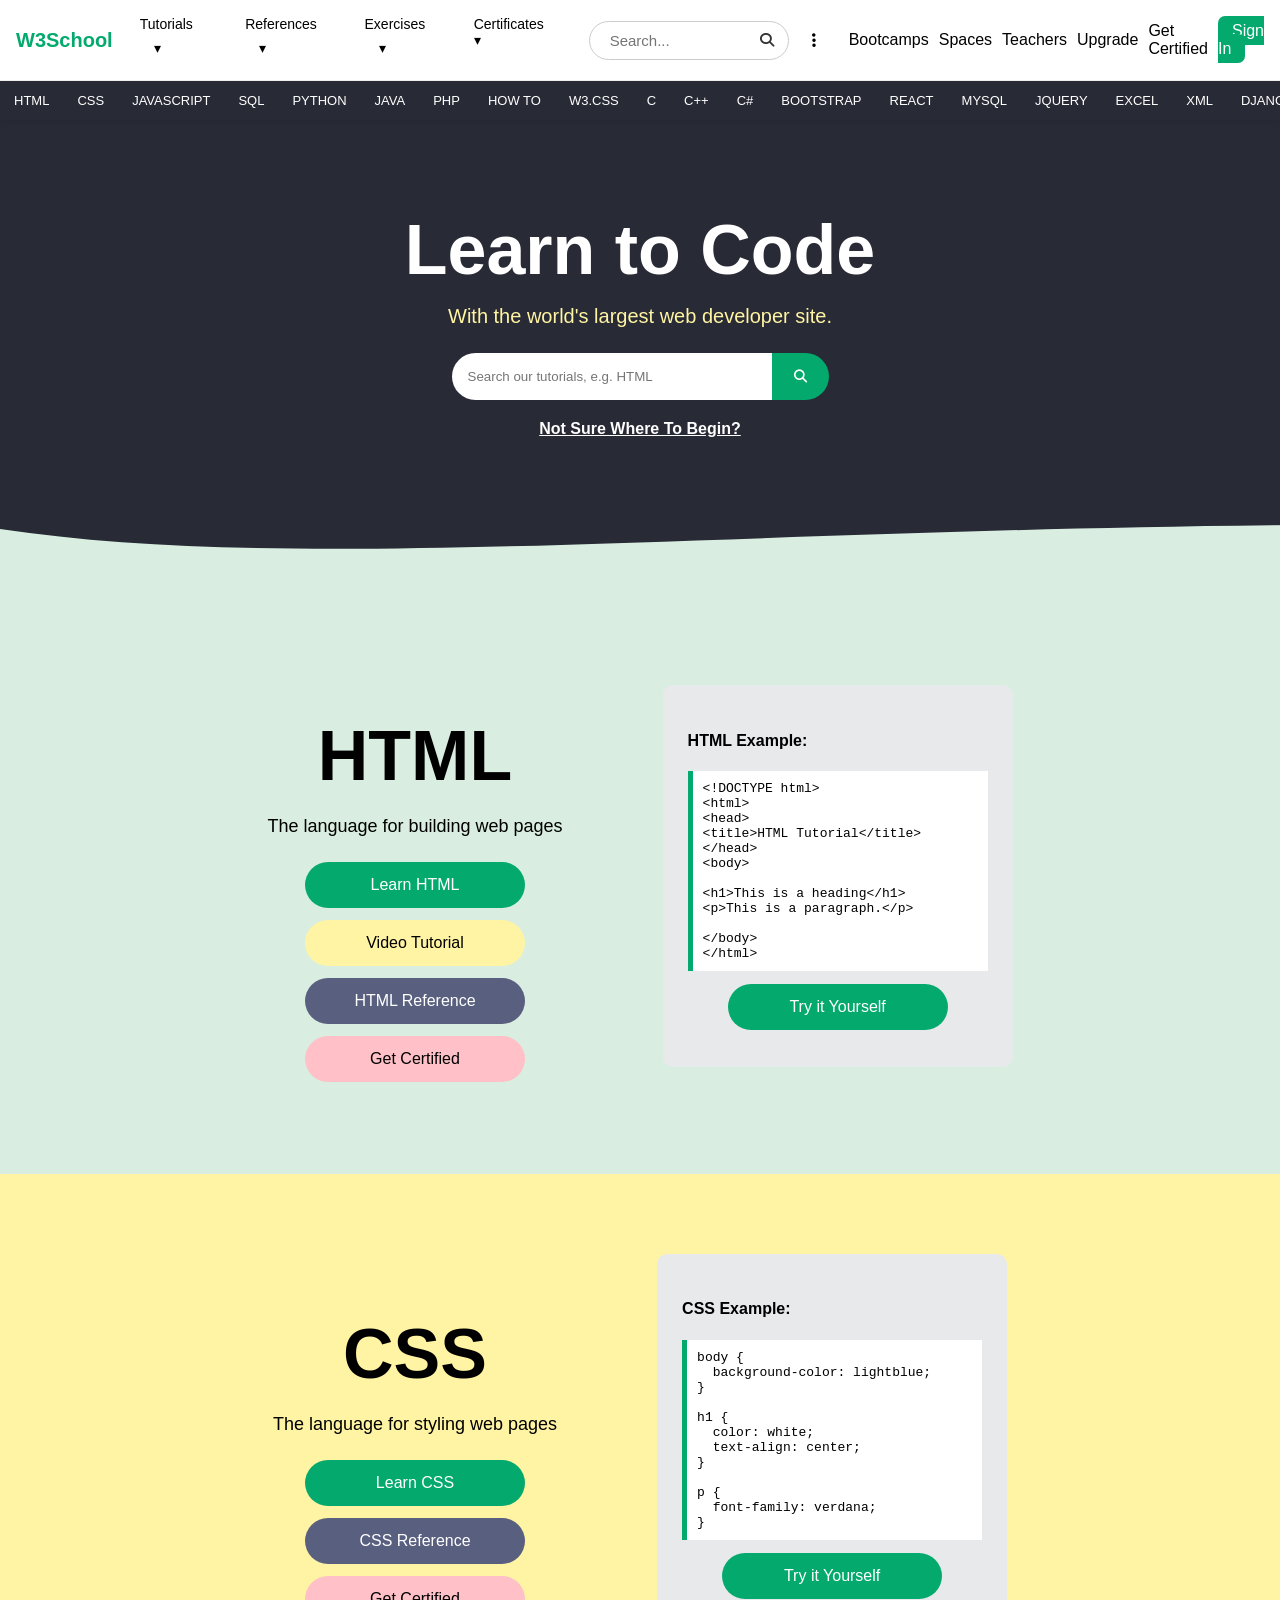
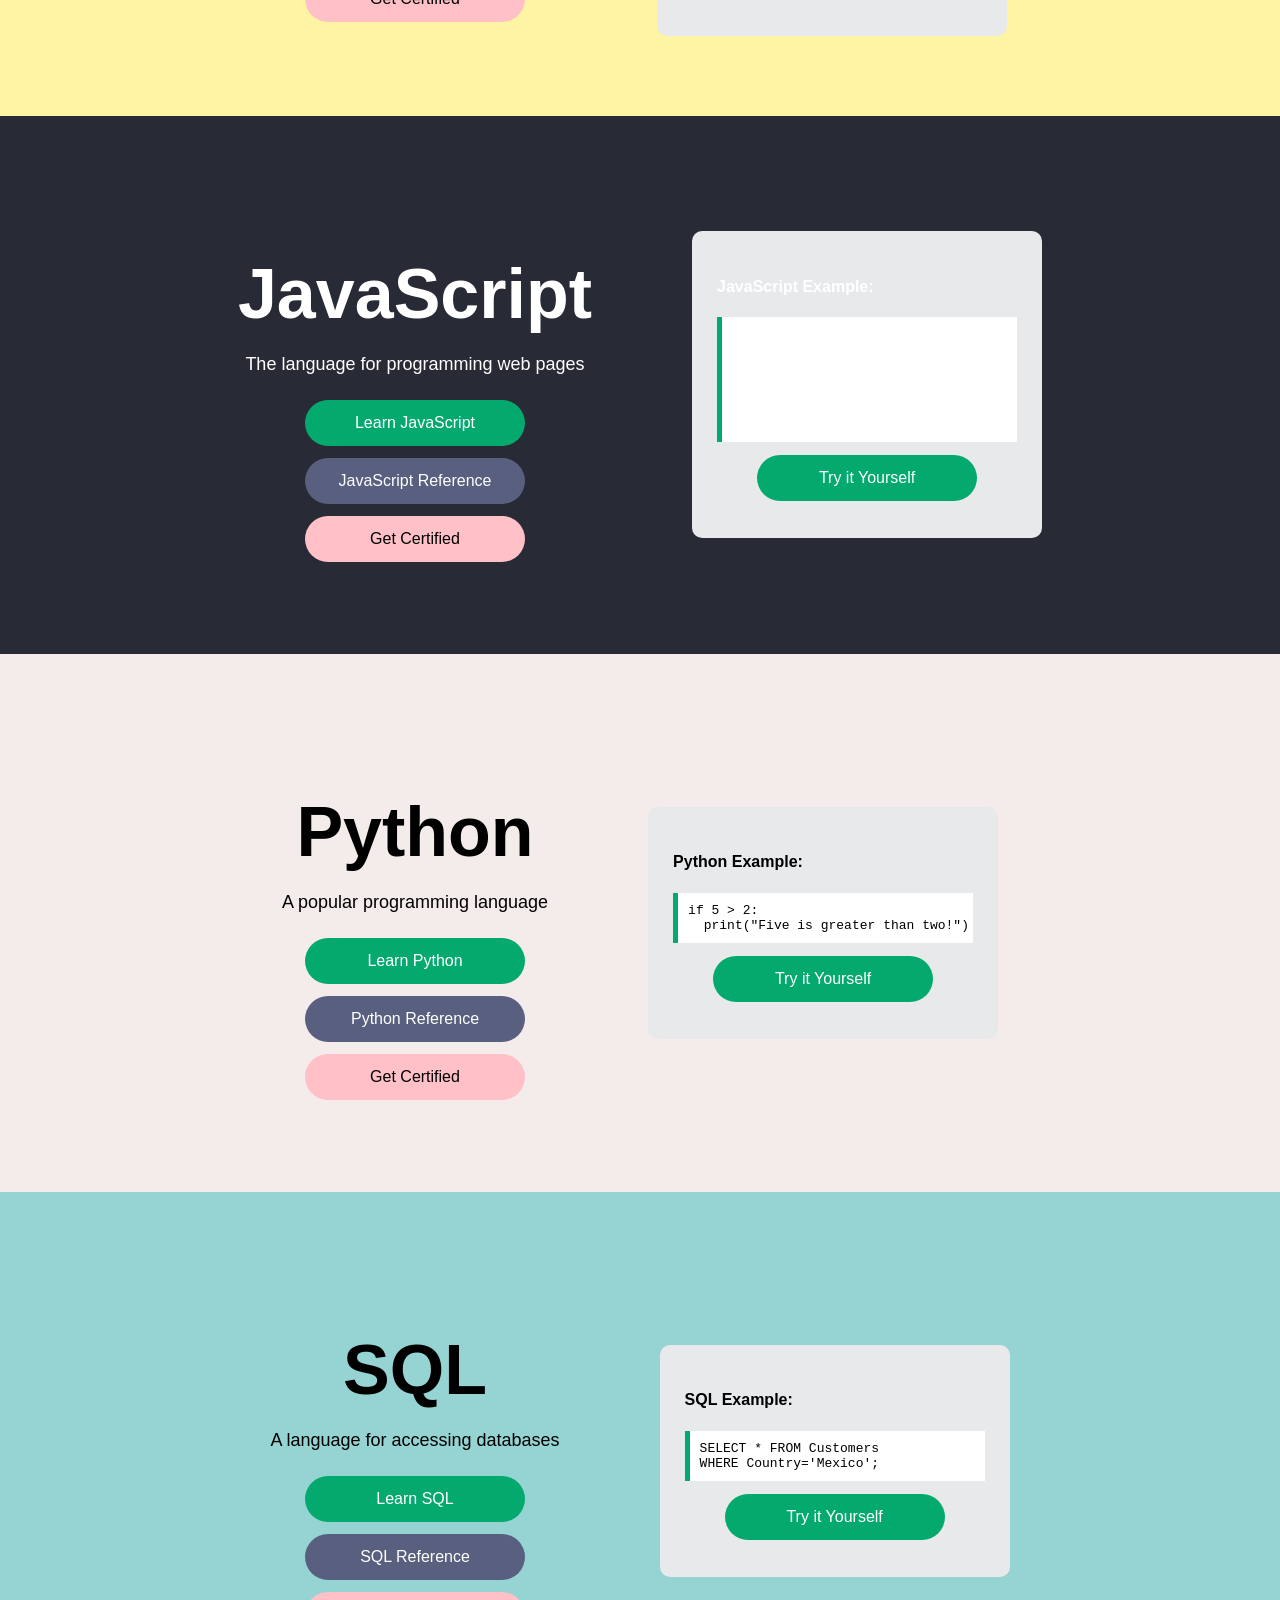
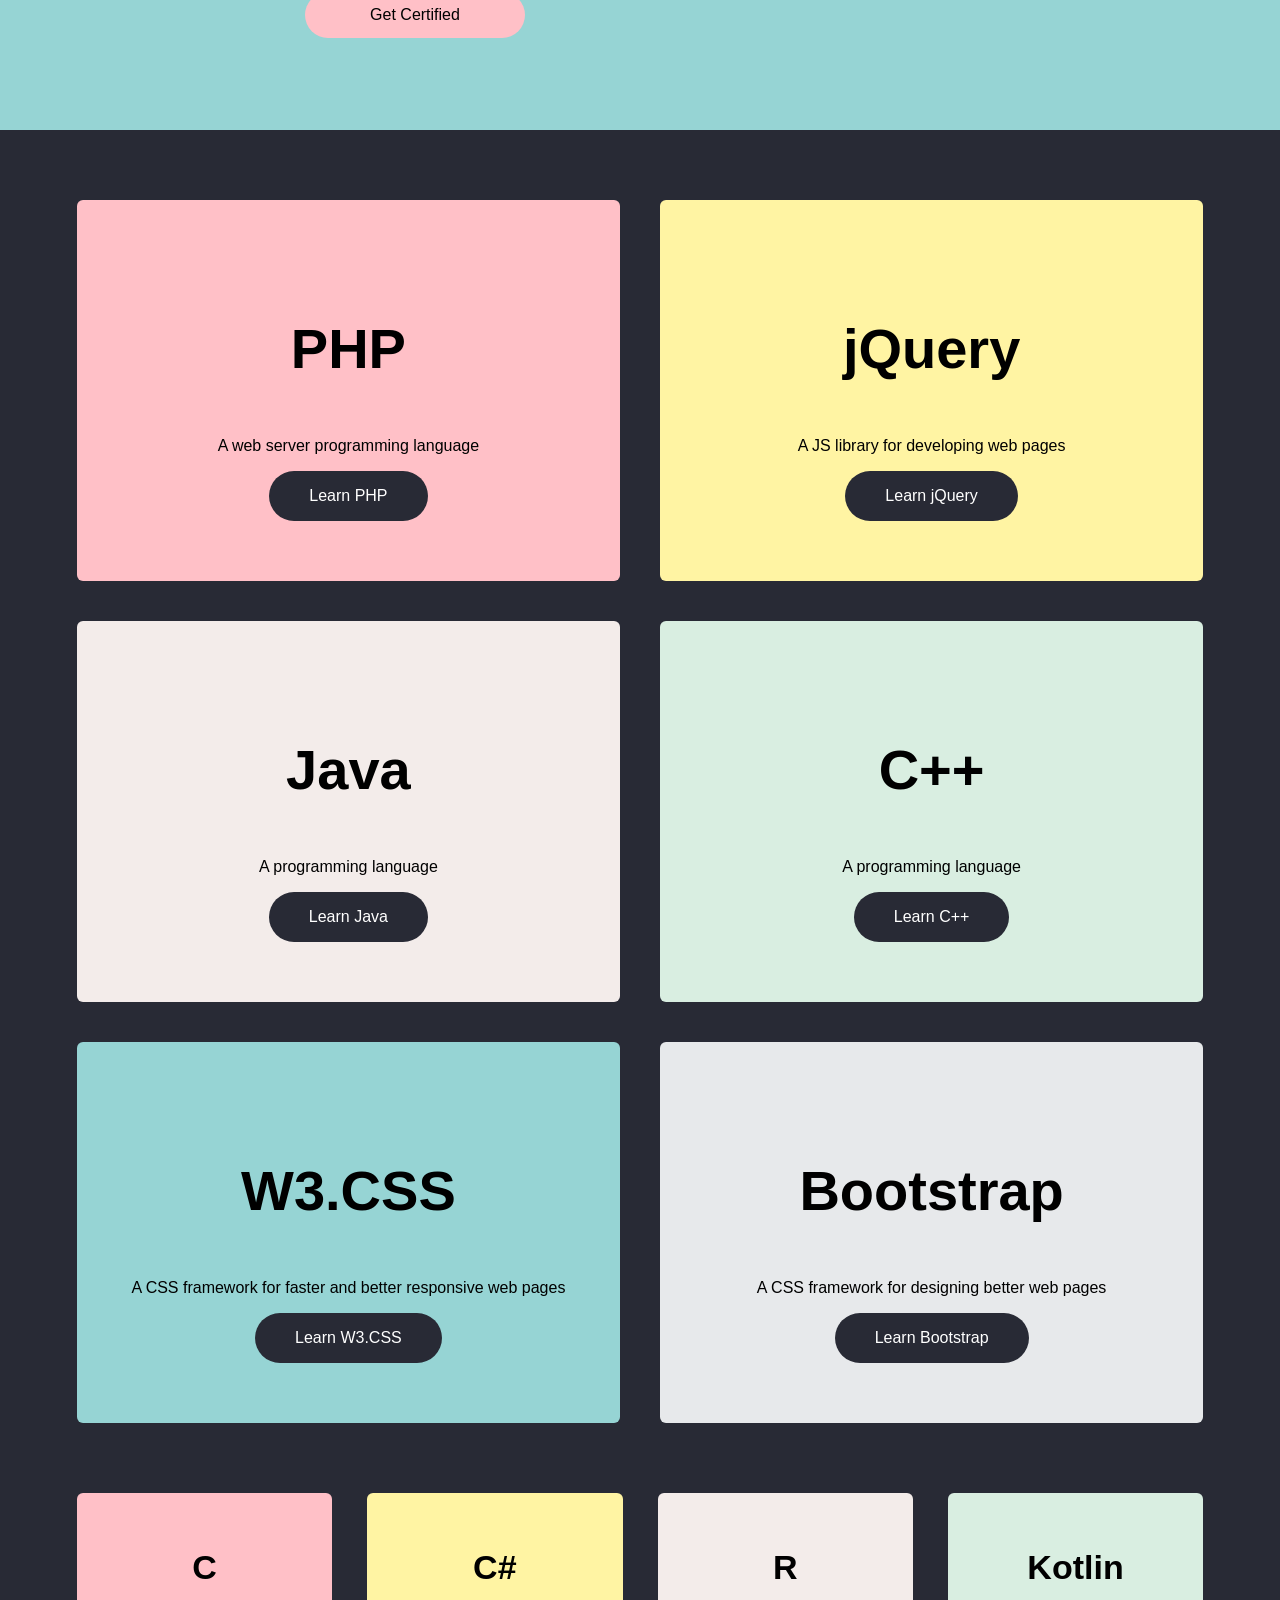
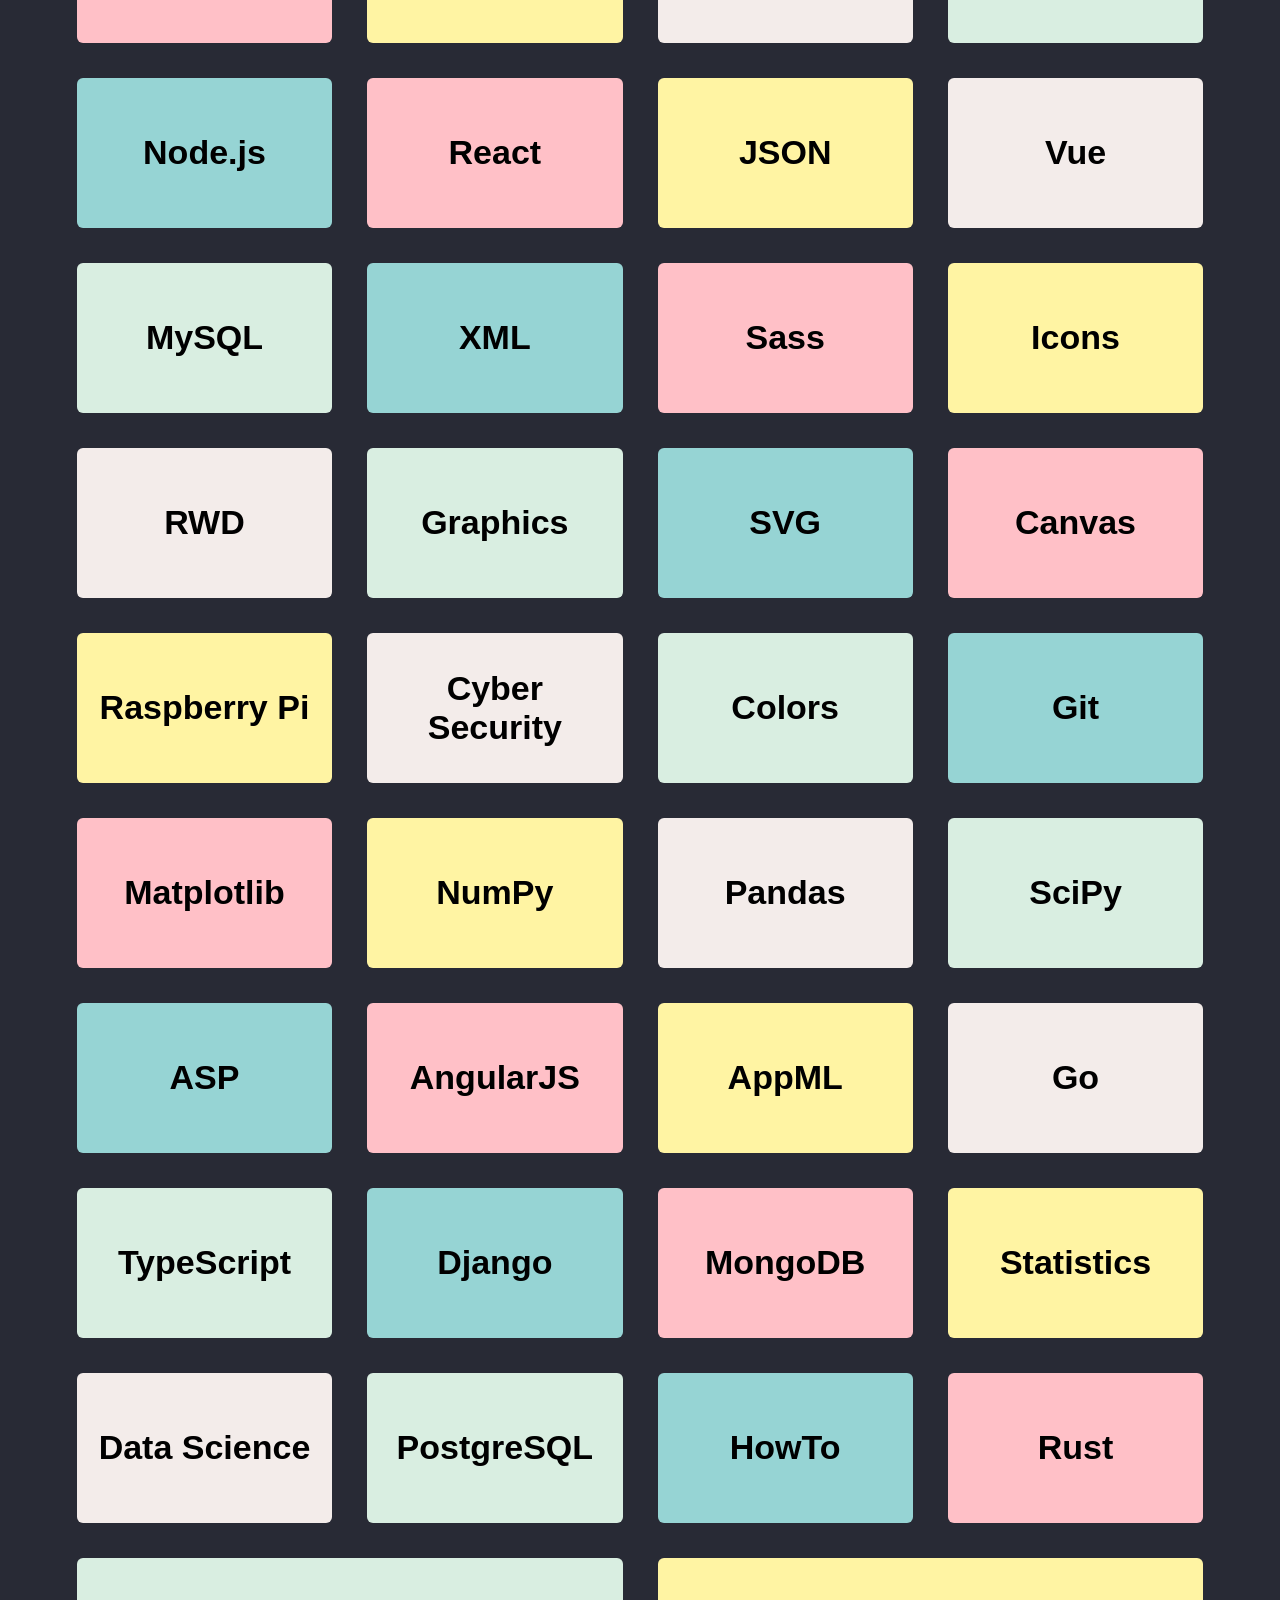
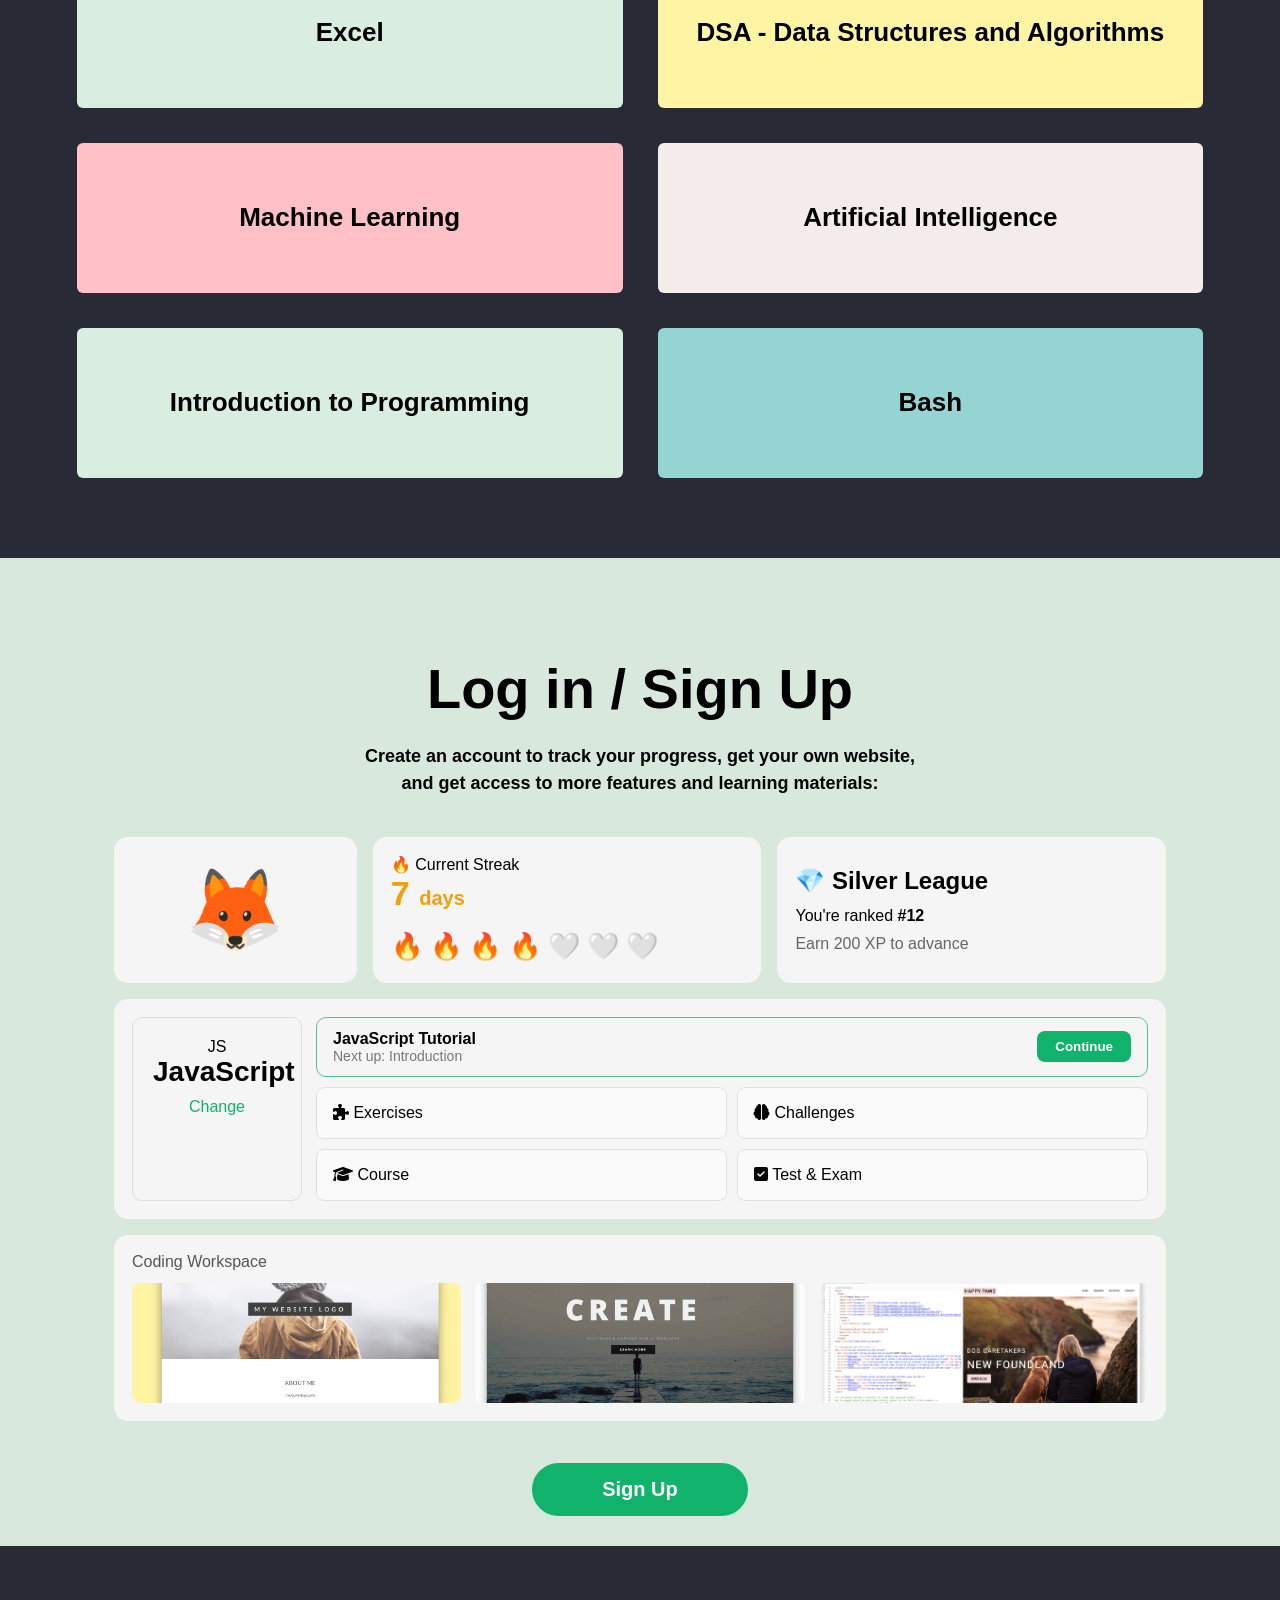
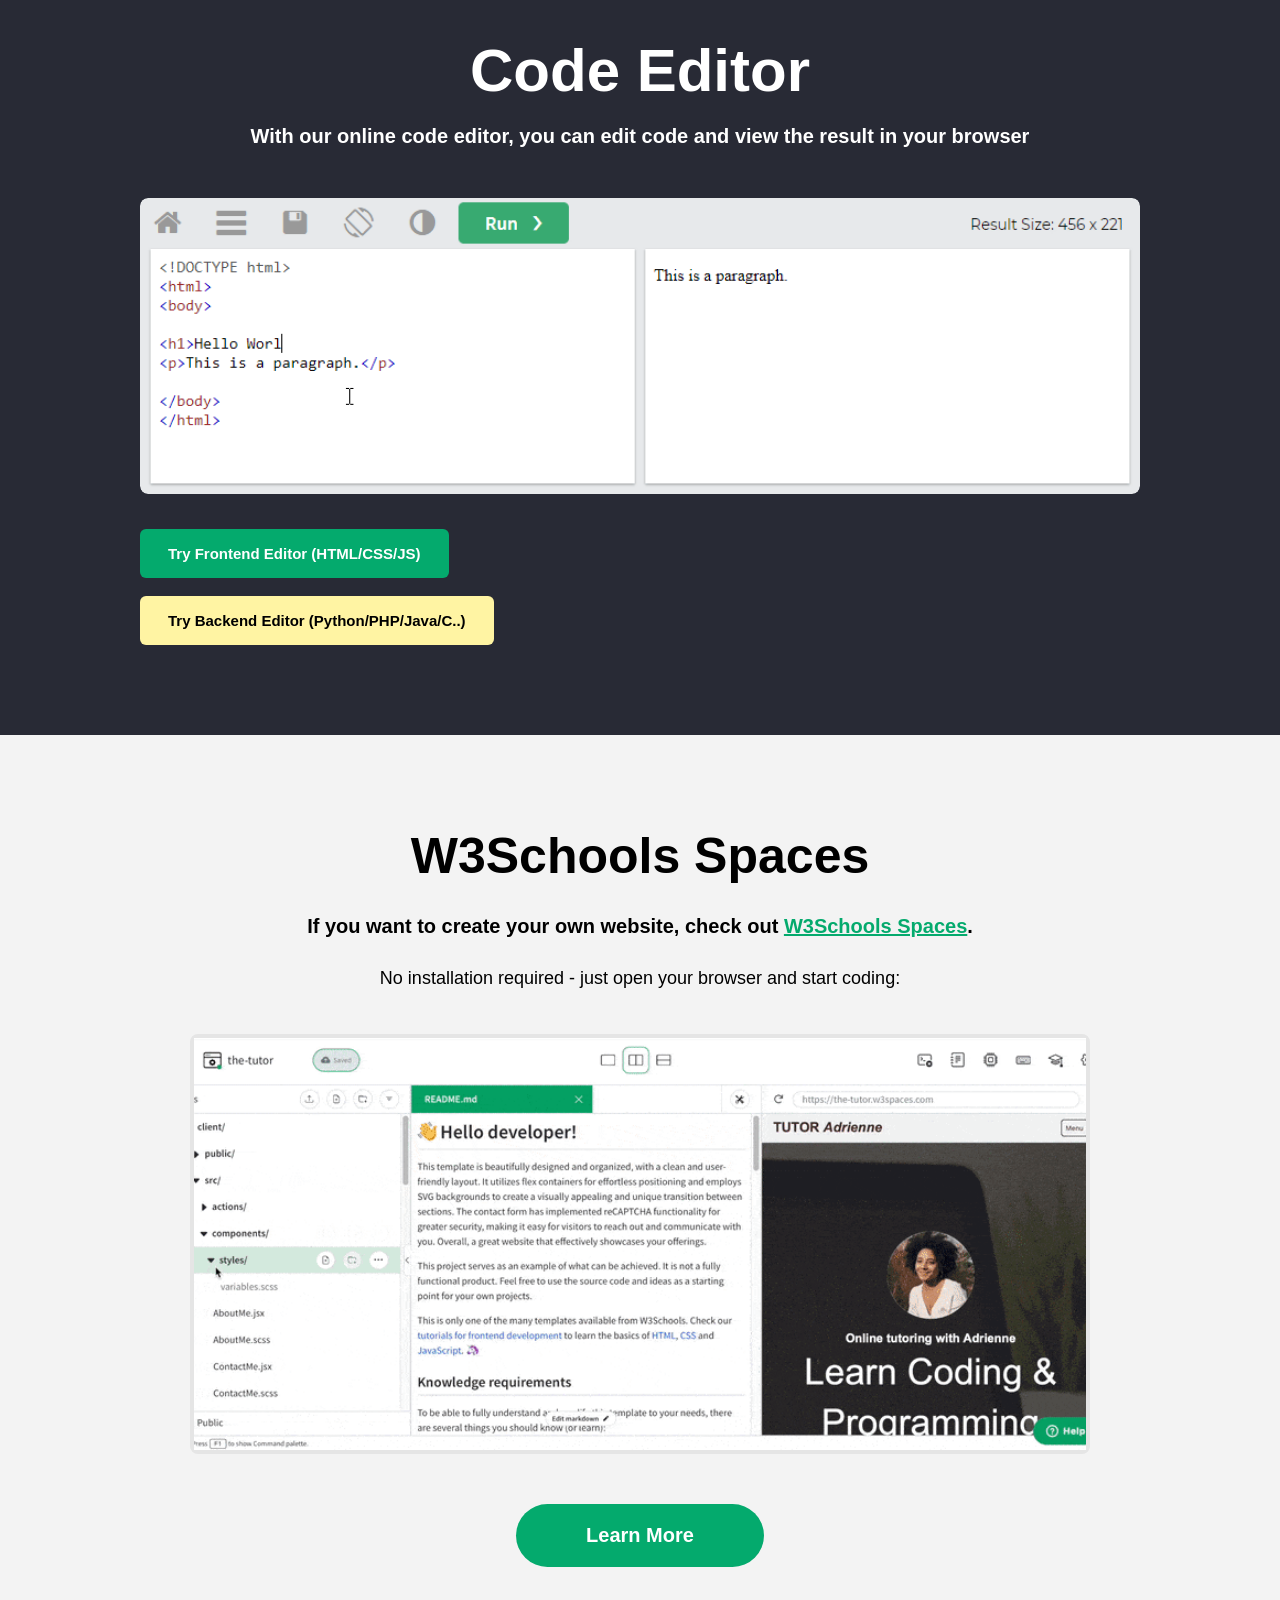
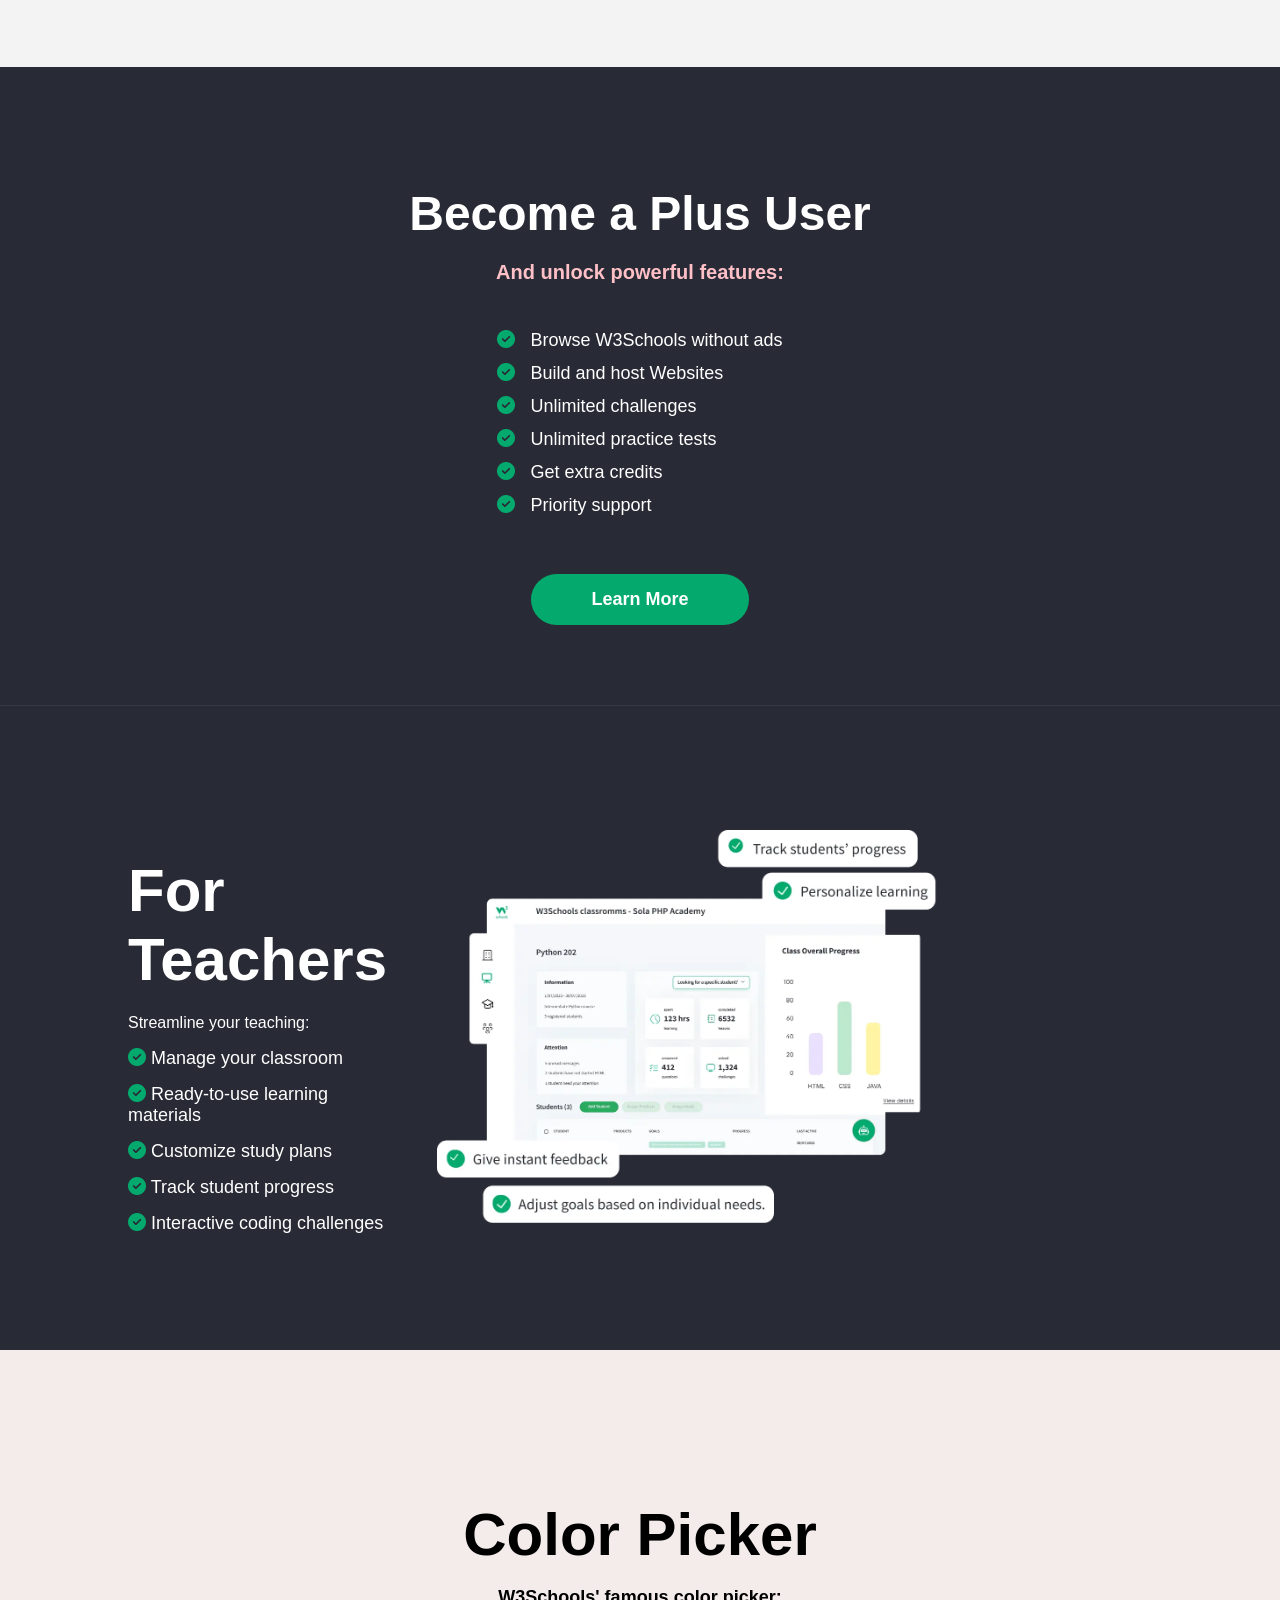
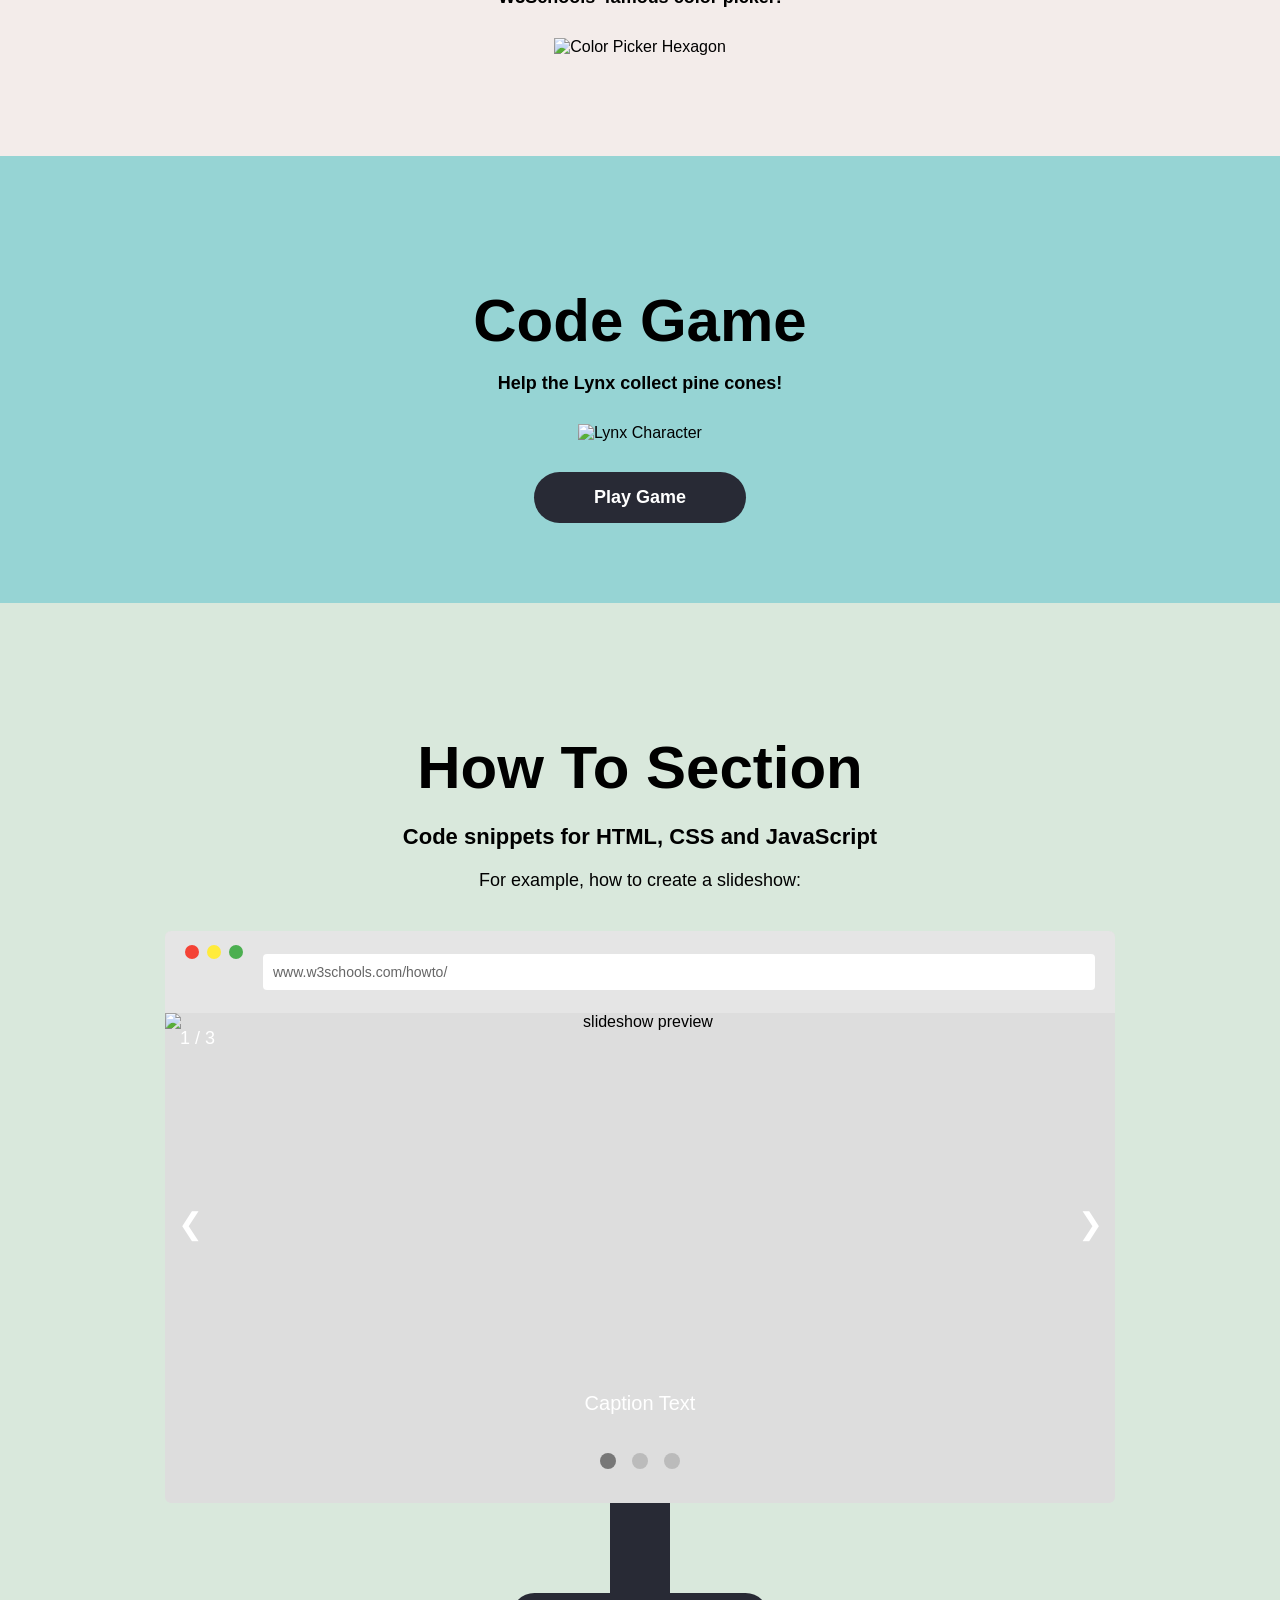
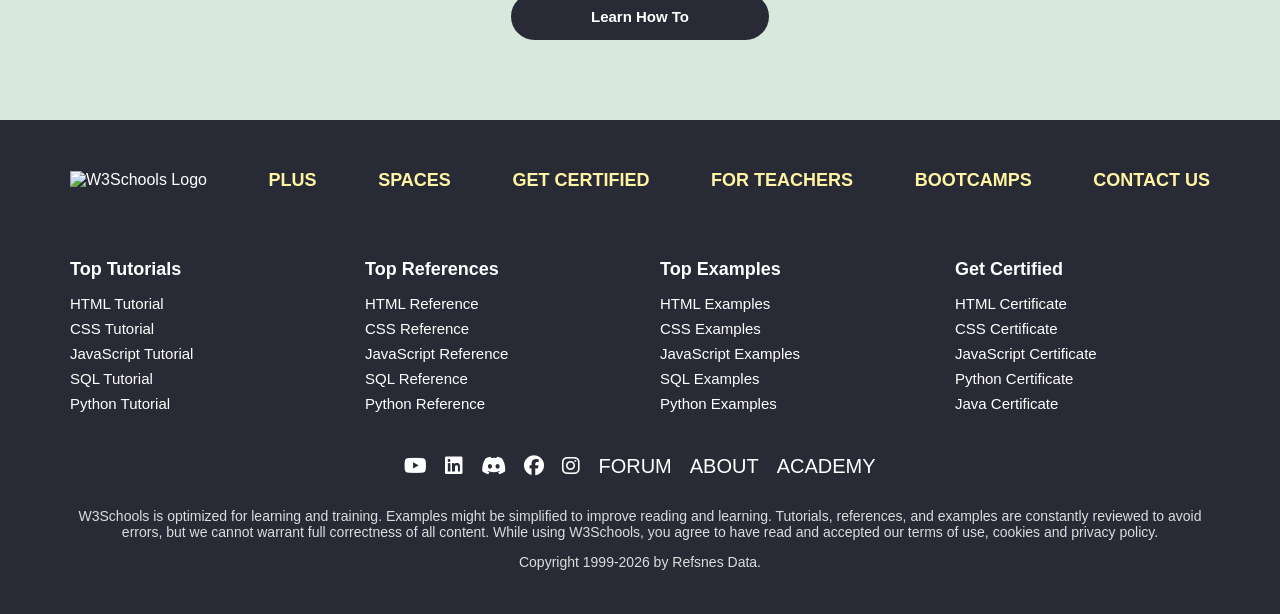
==== index.html @ bb7d69ce "Đổi tên file thành index.html" ====
<!DOCTYPE html>
<html lang="vi">
<head>
<meta charset="UTF-8">
<meta name="viewport" content="width=device-width, initial-scale=1.0">
<title>MySchool - Home</title>

<link rel="stylesheet" href="https://cdnjs.cloudflare.com/ajax/libs/highlight.js/11.9.0/styles/github.min.css">
<link rel="stylesheet" href="Layout.css">
<script src="https://cdnjs.cloudflare.com/ajax/libs/highlight.js/11.9.0/highlight.min.js"></script>
<link rel="stylesheet" href="https://cdnjs.cloudflare.com/ajax/libs/font-awesome/6.5.1/css/all.min.css">
<script>hljs.highlightAll();</script>
</head>
<body>

<!-- TOP BAR -->
<div class="topbar">
  <div class="logo">W3School</div>

  <div class="top-links">
    <span id="tutorialBtn">
  Tutorials <span class="arrow">▾</span>
</span>
    <span id="referenceBtn">
  References <span class="arrow">▾</span>
</span>
    <span id="exerciseBtn">
      Exercises <span class="arrow">▾</span>
      </span>
    <span>Certificates ▾</span>
</div>
<div id="tutorials-menu" class="tutorials-dropdown">
  <div class="dropdown-header">
    <h2>Tutorials</h2>
    <div class="filter-container">
      <input type="text" placeholder="Filter...        ">
      <i class="fa-solid fa-xmark close-menu" id="closeBtn"></i>
    </div>
  </div>

  <div class="dropdown-content">
    <div class="column">
  <h3>HTML and CSS</h3>
  <a href="#"><b>Learn HTML</b> <span>Tutorial</span> <span>Reference</span></a>
  <a href="#"><b>Learn CSS</b> <span>Tutorial</span> <span>Reference</span></a>
  <a href="#"><b>Learn RWD</b> <span>Tutorial</span></a>
  <a href="#"><b>Learn Bootstrap</b> <span>Overview</span></a>
  <a href="#"><b>Learn W3.CSS</b> <span>Tutorial</span><span>Reference</span></a>
  <a href="#"><b>Learn Sass</b> <span>Tutorial</span><span>Reference</span></a>
  <a href="#"><b>Learn Colors</b> <span>Tutorial</span><span>Reference</span></a>
  <a href="#"><b>Learn Icons</b> <span>Tutorial</span><span>Reference</span></a>
  <a href="#"><b>Learn SVG</b> <span>Tutorial</span><span>Reference</span></a>
  <a href="#"><b>Learn Canvas</b> <span>Tutorial</span><span>Reference</span></a>
  <a href="#"><b>Learn Graphics</b> <span>Tutorial</span></a>
  <a href="#"><b>Learn UTF-8 and Emojis</b> <span>Reference</span></a>
  <a href="#"><b>Learn How To</b> <span>Tutorial</span></a>

  <h3>Data Analytics</h3>
  <a href="#"><b>Learn AI</b> <span>Tutorial</span></a>
  <a href="#"><b>Learn Machine Learning</b> <span>Tutorial</span></a>
  <a href="#"><b>Learn ChatGPT-3.5</b> <span>Tutorial</span></a>
  <a href="#"><b>Learn ChatGPT-4</b> <span>Tutorial</span></a>
  <a href="#"><b>Learn Google Bard</b> <span>Tutorial</span></a>
  <a href="#"><b>Learn DSA</b> <span>Tutorial</span></a>
  <a href="#"><b>Learn Data Science</b> <span>Tutorial</span></a>
  <a href="#"><b>Learn NumPy</b> <span>Tutorial</span></a>
  <a href="#"><b>Learn Pandas</b> <span>Tutorial</span></a>
  <a href="#"><b>Learn SciPy</b> <span>Tutorial</span></a>
  <a href="#"><b>Learn Matplotlib</b> <span>Tutorial</span></a>
  <a href="#"><b>Learn Statistics</b> <span>Tutorial</span></a>
  <a href="#"><b>Learn Excel</b> <span>Tutorial</span></a>
  <a href="#"><b>Learn Google Sheets</b> <span>Tutorial</span></a>
</div>

<div class="column">
  <h3>JavaScript</h3>
  <a href="#"><b>Learn JavaScript</b> <span>Tutorial</span> <span>Reference</span></a>
  <a href="#"><b>Learn React</b> <span>Tutorial</span></a>
  <a href="#"><b>Learn jQuery</b> <span>Tutorial</span></a>
  <a href="#"><b>Learn Vue</b> <span>Tutorial</span> <span>Reference</span></a>
  <a href="#"><b>Learn Angular</b> <span>Tutorial</span></a>
  <a href="#"><b>Learn AngularJS</b> <span>Tutorial</span> <span>Reference</span></a>
  <a href="#"><b>Learn JSON</b> <span>Tutorial</span> <span>Reference</span></a>
  <a href="#"><b>Learn AJAX</b> <span>Tutorial</span></a>
  <a href="#"><b>Learn AppML</b> <span>Tutorial</span> <span>Reference</span></a>
  <a href="#"><b>Learn W3.JS</b> <span>Tutorial</span> <span>Reference</span></a>

  <h3>Web Building</h3>
<a href="#"><b>Create a Website</b></a>
<a href="#"><b>Create a Server</b> <span class="tag-new">NEW</span></a>
<a href="#"><b>Where To Start</b></a>    
<a href="#"><b>Web Templates</b></a>
<a href="#"><b>Web Statistics</b></a>
<a href="#"><b>Web Certificates</b></a>
<a href="#"><b>Web Development</b></a>
<a href="#"><b>Introduction to Programming</b></a>
<a href="#"><b>Introduction to HTML&CSS</b></a>
<a href="#"><b>Code Editor</b></a>
<a href="#"><b>Test Your Typing Speed</b></a>
<a href="#"><b>Play a Code Game</b></a>
<a href="#"><b>Web Development Tools</b></a>
<a href="#"><b>Cyber Security</b></a>
<a href="#"><b>Accessibility</b></a>
<a href="#"><b>Join our Newsletter</b></a>
</div>

<div class="column">
  <h3>Backend</h3>
  <a href="#"><b>Learn Python</b> <span>Tutorial</span><span>Reference</span></a>
  <a href="#"><b>Learn SQL</b> <span>Tutorial</span><span>Reference</span></a>
  <a href="#"><b>Learn Java</b> <span>Tutorial</span><span>Reference</span></a>
  <a href="#"><b>Learn PHP</b> <span>Tutorial</span><span>Reference</span></a>
  <a href="#"><b>Learn C</b> <span>Tutorial</span><span>Reference</span></a>
  <a href="#"><b>Learn C++</b> <span>Tutorial</span><span>Reference</span></a>
  <a href="#"><b>Learn C#</b> <span>Tutorial</span></a>
  <a href="#"><b>Learn R</b> <span>Tutorial</span></a>
  <a href="#"><b>Learn Kotlin</b> <span>Tutorial</span></a>
  <a href="#"><b>Learn Rust</b> <span>Tutorial</span></a>
  <a href="#"><b>Learn Go</b> <span>Tutorial</span></a>
  <a href="#"><b>Learn Django</b> <span>Tutorial</span><span>Reference</span></a>
  <a href="#"><b>Learn PostgreSQL</b> <span>Tutorial</span><span>Reference</span></a>
  <a href="#"><b>Learn TypeScript</b> <span>Tutorial</span><span>Reference</span></a>
  <a href="#"><b>Learn ASP</b> <span>Tutorial</span><span>Reference</span></a>
  <a href="#"><b>Learn Node.js</b> <span>Tutorial</span><span>Reference</span></a>
  <a href="#"><b>Learn Raspberry Pi</b> <span>Tutorial</span></a>
  <a href="#"><b>Learn Swift</b> <span>Tutorial</span></a>
  <a href="#"><b>Learn Git</b> <span>Tutorial</span></a>
  <a href="#"><b>Learn Bash</b> <span>Tutorial</span></a>
  <a href="#"><b>Learn MongoDB</b> <span>Tutorial</span></a>
  <a href="#"><b>Learn AWS Cloud</b> <span>Tutorial</span></a>
  <a href="#"><b>Learn XML</b> <span>Tutorial</span><span>Reference</span></a>
</div>
  </div>
</div>
<div id="references-menu" class="tutorials-dropdown">
  <div class="dropdown-header">
    <h2>References</h2>
    <div class="filter-container">
      <input type="text" placeholder="Filter...">
      <i class="fa-solid fa-xmark close-menu" id="closeReferenceBtn"></i>
    </div>
  </div>

  <div class="dropdown-content">
    <div class="column">
      <h3>HTML and CSS</h3>
    <a href="#">HTML Tags <span class="ref-text">Reference</span></a>
    <a href="#">HTML DOM <span>Reference</span></a>
    <a href="#">W3.CSS <span class="ref-text">Reference</span></a>
    <a href="#">Bootstrap 3 <span class="ref-text">Reference</span></a>
    <a href="#">Bootstrap 4 <span class="ref-text">Reference</span></a>
    <a href="#">Color Names</a>
    <a href="#">Icons <span class="ref-text">Reference</span></a>
    <a href="#">SVG <span class="ref-text">Reference</span></a>
    <a href="#">Canvas <span class="ref-text">Reference</span></a>
    <a href="#">Sass <span class="ref-text">Reference</span></a>
    </div>

    <div class="column">
      <h3>JavaScript</h3>
    <a href="#">JavaScript<span>Reference</span></a>
    <a href="#">HTML DOM <span>Reference</span></a>
    <a href="#">jQuery <span>Reference</span></a>
    <a href="#">Vue <span>Reference</span></a>
    <a href="#">Angular <span>Reference</span></a>
    <a href="#">JSON <span>Reference</span></a>
    <a href="#">AppML <span>Reference</span></a>
    <a href="#">W3.JS <span>Reference</span></a>
    </div>

    <div class="column">
      <h3>Backend</h3>
    <a href="#">Python <span>Reference</span></a>
    <a href="#">SQL <span>Reference</span></a>
    <a href="#">MySQL <span>Reference</span></a>
    <a href="#">PHP <span>Reference</span></a>
    <a href="#">Java <span>Reference</span></a>
    <a href="#">C <span>Reference</span></a>
    <a href="#">C++ <span>Reference</span></a>
    <a href="#">Django <span>Reference</span></a>
    </div>
  </div>
</div>
<div id="exercises-menu" class="tutorials-dropdown">
  <div class="dropdown-header">
    <h2>Exercises</h2>
    <div class="filter-container">
      <input type="text" placeholder="Filter...">
      <i class="fa-solid fa-xmark close-menu" id="closeExerciseBtn"></i>
    </div>
  </div>

  <div class="dropdown-content">
    <div class="column">
      <h3>HTML and CSS</h3>
      <a href="#"><b>HTML</b> <span>Exercise</span> <span>Quiz</span> <span>Challenge</span></a>
      <a href="#"><b>CSS</b> <span>Exercise</span> <span>Quiz</span> <span>Challenge</span></a>
      <a href="#"><b>Bootstrap 3</b> <span>Exercise</span> <span>Quiz</span></a>
      <a href="#"><b>Bootstrap 4</b> <span>Exercise</span> <span>Quiz</span></a>
      <a href="#"><b>Bootstrap 5</b> <span>Exercise</span> <span>Quiz</span></a>

      <h3>Data Analytics</h3>
      <a href="#"><b>DSA</b> <span>Exercise</span> <span>Quiz</span></a>
      <a href="#"><b>NumPy</b> <span>Exercise</span> <span>Quiz</span></a>
      <a href="#"><b>Pandas</b> <span>Exercise</span> <span>Quiz</span></a>
      <a href="#"><b>SciPy</b> <span>Exercise</span> <span>Quiz</span></a>
      <a href="#"><b>Excel</b> <span>Exercise</span> <span>Quiz</span></a>
    </div>

    <div class="column">
      <h3>JavaScript</h3>
      <a href="#"><b>JavaScript</b> <span>Exercise</span> <span>Quiz</span></a>
      <a href="#"><b>React</b> <span>Exercise</span> <span>Quiz</span></a>
      <a href="#"><b>jQuery</b> <span>Exercise</span> <span>Quiz</span></a>
      <a href="#"><b>Vue</b> <span>Exercise</span> <span>Quiz</span></a>
      <a href="#"><b>Angular</b> <span>Exercise</span> <span>Quiz</span></a>
    </div>

    <div class="column">
      <h3>Backend</h3>
      <a href="#"><b>Python</b> <span>Exercise</span> <span>Quiz</span> <span>Challenge</span></a>
      <a href="#"><b>SQL</b> <span>Exercise</span> <span>Quiz</span></a>
      <a href="#"><b>MySQL</b> <span>Exercise</span> <span>Quiz</span></a>
      <a href="#"><b>PHP</b> <span>Exercise</span> <span>Quiz</span></a>
      <a href="#"><b>Java</b> <span>Exercise</span> <span>Quiz</span> <span>Challenge</span></a>
      <a href="#"><b>C</b> <span>Exercise</span> <span>Quiz</span> <span>Challenge</span></a>
      <a href="#"><b>C++</b> <span>Exercise</span> <span>Quiz</span> <span>Challenge</span></a>
      <a href="#"><b>C#</b> <span>Exercise</span> <span>Quiz</span></a>
      <a href="#"><b>R</b> <span>Exercise</span> <span>Quiz</span></a>
      <a href="#"><b>Kotlin</b> <span>Exercise</span> <span>Quiz</span></a>
      <a href="#"><b>Django</b> <span>Exercise</span> <span>Quiz</span></a>
      <a href="#"><b>Node.js</b> <span>Exercise</span> <span>Quiz</span></a>
      <a href="#"><b>PostgreSQL</b> <span>Exercise</span> <span>Quiz</span></a>
      <a href="#"><b>TypeScript</b> <span>Exercise</span> <span>Quiz</span></a>
      <a href="#"><b>Git</b> <span>Exercise</span> <span>Quiz</span></a>
      <a href="#"><b>Bash</b> <span>Exercise</span> <span>Quiz</span></a>
      <a href="#"><b>Go</b> <span>Exercise</span></a>
      <a href="#"><b>MongoDB</b> <span>Exercise</span></a>
    </div>
  </div>
</div>
  <div class="left-search">
  <div class="search-container">
    <input type="text" id="mainSearch" placeholder="Search...">
    <i class="fa-solid fa-magnifying-glass"></i>
    <div id="searchSuggestions" class="search-suggestions"></div>
  </div>
  
  <div class="more-menu-wrapper">
    <div class="dots-circle">
      <i class="fa-solid fa-ellipsis-vertical"></i>
    </div>
    <div class="see-more-label">See More</div>
  </div>
</div>

  <div class="right-links">
    <span>Bootcamps</span>
    <span>Spaces</span>
    <span>Teachers</span>
    <span>Upgrade</span>
    <span>Get Certified</span>
    <span class="signin">
      <a href="Sign.html">Sign In</a></span>
  </div>
</div>

<!-- MENU -->
<div class="menu">
  <a href="Html/HtmlHome.html">HTML</a>
  <a>CSS</a>
  <a>JAVASCRIPT</a>
  <a>SQL</a>
  <a>PYTHON</a>
  <a>JAVA</a>
  <a>PHP</a>
  <a>HOW TO</a>
  <a>W3.CSS</a>
  <a>C</a>
  <a>C++</a>
  <a>C#</a>
  <a>BOOTSTRAP</a>
  <a>REACT</a>
  <a>MYSQL</a>
  <a>JQUERY</a>
  <a>EXCEL</a>
  <a>XML</a>
  <a>DJANGO</a>
  <a>NUMPY</a>
  <a>PANDAS</a>
  <a>NODEJS</a>
  <a>DSA</a>
  <a>TYPESCRIPT</a>
  <a>ANGULAR</a>
  <a>ANGULARJS</a>
  <a>GIT</a>
  <a>POSTGRESQL</a>
  <a>MONGODB</a>
  <a>ASP</a>
  <a>AI</a>
  <a>R</a>
  <a>GO</a>
  <a>KOTLIN</a>
  <a>SWIFT</a>
  <a>SASS</a>
  <a>VUE</a>
  <a>GEN AI</a>
  <a>SCIPY</a>
  <a>AWS</a>
  <a>CYBERSECURITY</a>

</div>

<!-- HERO -->
<div class="hero">
  <h1>Learn to Code</h1>
  <p>With the world's largest web developer site.</p>

  <div class="search-box">
    <input id="heroSearch" placeholder="Search our tutorials, e.g. HTML">
    <button id="heroSearchBtn" class="search-btn">
        <i class="fa-solid fa-magnifying-glass"></i>
    </button>
</div>

  <a href="WhereToBegin/Begin.html">Not Sure Where To Begin?</a>
</div>

<!-- HTML SECTION -->
<div class="section" style="background:#d9eee1">
  <div class="left">
    <h2>HTML</h2>
    <p>The language for building web pages</p>
    <div class="btn green">Learn HTML</div>
    <div class="btn yellow">Video Tutorial</div>
    <div class="btn dark">HTML Reference</div>
    <div class="btn pink">Get Certified</div>
  </div>
  <div class="code">
    <h4>HTML Example:</h4>
    <pre><code class="language-html">&lt;!DOCTYPE html&gt;
&lt;html&gt;
&lt;head&gt;
&lt;title&gt;HTML Tutorial&lt;/title&gt;
&lt;/head&gt;
&lt;body&gt;

&lt;h1&gt;This is a heading&lt;/h1&gt;
&lt;p&gt;This is a paragraph.&lt;/p&gt;

&lt;/body&gt;
&lt;/html&gt;</code></pre>
    <a href="https://www.w3schools.com/html/tryit.asp?filename=tryhtml_default_default" class="btn green">Try it Yourself</a>
  </div>
</div>

<!-- CSS SECTION -->
<div class="section" style="background:#fff4a3">
  <div class="left">
    <h2>CSS</h2>
    <p>The language for styling web pages</p>
    <div class="btn green">Learn CSS</div>
    <div class="btn dark">CSS Reference</div>
    <div class="btn pink">Get Certified</div>
  </div>
  <div class="code">
    <h4>CSS Example:</h4>
    <pre><code class="language-css">body {
  background-color: lightblue;
}

h1 {
  color: white;
  text-align: center;
}

p {
  font-family: verdana;
}</code></pre>
    <a href="https://www.w3schools.com/css/tryit.asp?filename=trycss_default" class="btn green">Try it Yourself</a>
  </div>
</div>

<!-- JAVASCRIPT SECTION -->
<div class="section" style="background:#282A35;color:white">
  <div class="left">
    <h2>JavaScript</h2>
    <p>The language for programming web pages</p>
    <div class="btn green">Learn JavaScript</div>
    <div class="btn dark">JavaScript Reference</div>
    <div class="btn pink">Get Certified</div>
  </div>
  <div class="code">
    <h4>JavaScript Example:</h4>
    <pre><code class="language-javascript">&lt;button onclick="myFunction()"&gt;Click Me!&lt;/button&gt;

function myFunction() {
  let x = document.getElementById("demo");
  x.style.fontSize = "25px";
  x.style.color = "red";
}</code></pre>
  <a href="https://www.w3schools.com/js/tryit.asp?filename=tryjs_default" class="btn green">Try it Yourself</a>
  </div>
</div>

<!-- PYTHON SECTION -->
<div class="section" style="background:#f3ecea">
  <div class="left">
    <h2>Python</h2>
    <p>A popular programming language</p>
    <div class="btn green">Learn Python</div>
    <div class="btn dark">Python Reference</div>
    <div class="btn pink">Get Certified</div>
  </div>
  <div class="code">
    <h4>Python Example:</h4>
    <pre><code class="language-python">if 5 &gt; 2:
  print("Five is greater than two!")</code></pre>
    <div class="btn green">Try it Yourself</div>
  </div>
</div>
<!-- SQL SECTION -->
<div class="section" style="background:#96d4d4">
  <div class="left">
    <h2>SQL</h2>
    <p>A language for accessing databases</p>
    <div class="btn green">Learn SQL</div>
    <div class="btn dark">SQL Reference</div>
    <div class="btn pink">Get Certified</div>
  </div>
  <div class="code">
    <h4>SQL Example:</h4>
    <pre><code class="language-sql">SELECT * FROM Customers
WHERE Country='Mexico';</code></pre>
    <div class="btn green">Try it Yourself</div>
  </div>
</div>

<!-- BIG CARDS -->
<div class="cards-big">
  <div class="big-card pink-card">
    <h3>PHP</h3>
    <p>A web server programming language</p>
    <div class="mini-btn">Learn PHP</div>
  </div>

  <div class="big-card yellow-card">
    <h3>jQuery</h3>
    <p>A JS library for developing web pages</p>
    <div class="mini-btn">Learn jQuery</div>
  </div>

  <div class="big-card white-card">
    <h3>Java</h3>
    <p>A programming language</p>
    <div class="mini-btn">Learn Java</div>
  </div>

  <div class="big-card mint-card">
    <h3>C++</h3>
    <p>A programming language</p>
    <div class="mini-btn">Learn C++</div>
  </div>

  <div class="big-card cyan-card">
    <h3>W3.CSS</h3>
    <p>A CSS framework for faster and better responsive web pages</p>
    <div class="mini-btn">Learn W3.CSS</div>
  </div>

  <div class="big-card light-card">
    <h3>Bootstrap</h3>
    <p>A CSS framework for designing better web pages</p>
    <div class="mini-btn">Learn Bootstrap</div>
  </div>
</div>

<div class="small-grid">
  <div class="small-card pink-card">C</div>
  <div class="small-card yellow-card">C#</div>
  <div class="small-card white-card">R</div>
  <div class="small-card mint-card">Kotlin</div>
  <div class="small-card cyan-card">Node.js</div>
  <div class="small-card pink-card">React</div>
  <div class="small-card yellow-card">JSON</div>
  <div class="small-card white-card">Vue</div>
  <div class="small-card mint-card">MySQL</div>
  <div class="small-card cyan-card">XML</div>
  <div class="small-card pink-card">Sass</div>
  <div class="small-card yellow-card">Icons</div>
  <div class="small-card white-card">RWD</div>
  <div class="small-card mint-card">Graphics</div>
  <div class="small-card cyan-card">SVG</div>
  <div class="small-card pink-card">Canvas</div>
  <div class="small-card yellow-card">Raspberry Pi</div>
  <div class="small-card white-card">Cyber Security</div>
  <div class="small-card mint-card">Colors</div>
  <div class="small-card cyan-card">Git</div>
  <div class="small-card pink-card">Matplotlib</div>
  <div class="small-card yellow-card">NumPy</div>
  <div class="small-card white-card">Pandas</div>
  <div class="small-card mint-card">SciPy</div>
  <div class="small-card cyan-card">ASP</div>
  <div class="small-card pink-card">AngularJS</div>
  <div class="small-card yellow-card">AppML</div>
  <div class="small-card white-card">Go</div>
  <div class="small-card mint-card">TypeScript</div>
  <div class="small-card cyan-card">Django</div>
  <div class="small-card pink-card">MongoDB</div>
  <div class="small-card yellow-card">Statistics</div>
  <div class="small-card white-card">Data Science</div>
  <div class="small-card mint-card">PostgreSQL</div>
  <div class="small-card cyan-card">HowTo</div>
  <div class="small-card pink-card">Rust</div>
  <div class="small-card mint-card wide-card">Excel</div>
<div class="small-card yellow-card wide-card">DSA - Data Structures and Algorithms</div>
<div class="small-card pink-card wide-card">Machine Learning</div>
<div class="small-card white-card wide-card">Artificial Intelligence</div>
<div class="small-card grey-card wide-card">Introduction to Programming</div>
<div class="small-card cyan-card wide-card">Bash</div>
</div>
<!-- LOGIN / SIGN UP -->
<div class="login-section">
  <div class="wrapper">
    <h1>Log in / Sign Up</h1>
    <div class="subtitle">
      Create an account to track your progress, get your own website,
      <br>and get access to more features and learning materials:
    </div>

    <div class="top-cards">
      <div class="card avatar">🦊</div>

      <div class="card streak">
        <div>🔥 Current Streak</div>
        <div class="days">7 <span style="font-size:20px">days</span></div>
        <div class="row-dots">🔥 🔥 🔥 🔥 🤍 🤍 🤍</div>
      </div>

      <div class="card league">
        <div style="font-size:24px;font-weight:700">💎 Silver League</div>
        <div style="margin-top:12px">You're ranked <b>#12</b></div>
        <div style="margin-top:10px;color:#666">Earn 200 XP to advance</div>
      </div>
    </div>

    <div class="main-panel">
      <div class="js-box">
        <div class="js-logo">JS</div>
        <div style="font-size:28px;font-weight:700">JavaScript</div>
        <div style="margin-top:10px;color:#10b26c">Change</div>
      </div>

      <div class="lesson-box">
        <div class="lesson-top">
          <div>
            <div style="font-weight:700">JavaScript Tutorial</div>
            <div style="color:#777;font-size:14px">Next up: Introduction</div>
          </div>
          <button class="continue-btn">Continue</button>
        </div>

        <div class="lesson-grid">
  <div class="mini"><i class="fa-solid fa-puzzle-piece"></i> Exercises</div>
  <div class="mini"><i class="fa-solid fa-brain"></i> Challenges</div>
  <div class="mini"><i class="fa-solid fa-graduation-cap"></i> Course</div>
  <div class="mini"><i class="fa-solid fa-square-check"></i> Test & Exam</div>
</div>
      </div>
    </div>

    <div class="workspace">
  <div class="workspace-title">Coding Workspace</div>
  <div class="workspace-grid">
    <div class="shot">
      <img src="img/1_CJWfLgZB2BkxXWKV7X8TdQ.png" alt="workspace 1">
    </div>

    <div class="shot">
      <img src="img/Definity-publisher-websites-templates.avif" alt="workspace 2">
    </div>

    <div class="shot">
      <img src="img/SpacePreview_1392x820.webp" alt="workspace 3">
    </div>
  </div>
</div>

    <div class="signup-wrap">
      <button class="signup">Sign Up</button>
    </div>
  
  </div>
  <!-- CODE EDITOR SECTION -->
<div class="editor-section">
  <h2>Code Editor</h2>
  <p>With our online code editor, you can edit code and view the result in your browser</p>

  <div class="editor-preview">
    <img src="img/codeeditor.gif" alt="Code Editor Preview">
  </div>

  <div class="editor-buttons">
    <button class="editor-btn green-btn">
      Try Frontend Editor (HTML/CSS/JS)
    </button>

    <button class="editor-btn yellow-btn">
      Try Backend Editor (Python/PHP/Java/C..)
    </button>
  </div>
</div>
<!-- W3SCHOOLS SPACES SECTION -->
<div class="spaces-section">
  <h2>W3Schools Spaces</h2>

  <p class="spaces-subtitle">
    If you want to create your own website, check out
    <a href="#">W3Schools Spaces</a>.
  </p>

  <p class="spaces-text">
    No installation required - just open your browser and start coding:
  </p>
  <div class="spaces-image-box">
  <img src="img/dynamicspaces.gif" alt="W3Schools Spaces"> 
  </div>
  <button class="spaces-btn">Learn More</button>
  <script src="java.js"></script>

</div>
<div class="plus-section">
  <div class="plus-content">
    <h2 class="plus-title">Become a Plus User</h2>
    <p class="plus-subtitle">And unlock powerful features:</p>
    
    <ul class="plus-list">
      <li><i class="fa-solid fa-circle-check"></i> Browse W3Schools without ads</li>
      <li><i class="fa-solid fa-circle-check"></i> Build and host Websites</li>
      <li><i class="fa-solid fa-circle-check"></i> Unlimited challenges</li>
      <li><i class="fa-solid fa-circle-check"></i> Unlimited practice tests</li>
      <li><i class="fa-solid fa-circle-check"></i> Get extra credits</li>
      <li><i class="fa-solid fa-circle-check"></i> Priority support</li>
    </ul>

    <button class="plus-btn">Learn More</button>
  </div>
</div>

<div class="teachers-section">
  <div class="teachers-container">
    <div class="teachers-text">
      <h2>For Teachers</h2>
      <p>Streamline your teaching:</p>
      <ul class="teacher-list">
        <li><i class="fa-solid fa-circle-check"></i> Manage your classroom</li>
        <li><i class="fa-solid fa-circle-check"></i> Ready-to-use learning materials</li>
        <li><i class="fa-solid fa-circle-check"></i> Customize study plans</li>
        <li><i class="fa-solid fa-circle-check"></i> Track student progress</li>
        <li><i class="fa-solid fa-circle-check"></i> Interactive coding challenges</li>
      </ul>
    </div>
    <div class="teachers-image">
      <img src="img/classroom.webp" alt="Teachers dashboard">
    </div>
  </div>
</div>
<div class="color-picker-section">
  <h2>Color Picker</h2>
  <p>W3Schools' famous color picker:</p>
  <div class="hex-container">
    <img src="https://www.w3schools.com/colors/img_colormap.gif" alt="Color Picker Hexagon">
  </div>
</div>

<div class="code-game-section">
  <h2>Code Game</h2>
  <p>Help the Lynx collect pine cones!</p>
  <div class="game-preview">
    <img src="https://www.w3schools.com/images/w3lynx_200.png" alt="Lynx Character">
  </div>
  <button class="play-game-btn">Play Game</button>
</div>
<!-- HOW TO SECTION -->
<div class="howto-section">
  <h2>How To Section</h2>
  <p>Code snippets for HTML, CSS and JavaScript</p>
  <span>For example, how to create a slideshow:</span>

  <div class="browser-box">
    <div class="browser-top">
      <div class="dots">
        <span></span>
        <span></span>
        <span></span>
      </div>
      <div class="browser-url">www.w3schools.com/howto/</div>
    </div>

    <div class="browser-image">
      <img id="slideImage" src="img/download.jpeg" alt="slideshow preview">

      <button class="slide-btn left">&#10094;</button>
      <button class="slide-btn right">&#10095;</button>

      <div class="slide-caption">Caption Text</div>
      <div class="slide-number">1 / 3</div>
    </div>

    <div class="slide-dots">
      <span class="active-dot"></span>
      <span></span>
      <span></span>
    </div>
  </div>

  <div class="stand-base"></div>

  <button class="learn-howto-btn">Learn How To</button>
</div>

</div>

<footer class="footer">
  <div class="footer-header">
    <div class="footer-logo">
      <img src="https://www.w3schools.com/images/w3schools_logo_436_2.png" alt="W3Schools Logo">
    </div>

    <div class="footer-top-links">
      <span>PLUS</span>
      <span>SPACES</span>
      <span>GET CERTIFIED</span>
      <span>FOR TEACHERS</span>
      <span>BOOTCAMPS</span>
      <span>CONTACT US</span>
    </div>
  </div>

  <div class="footer-grid">
    <div class="footer-column">
      <h3>Top Tutorials</h3>
      <a href="#">HTML Tutorial</a>
      <a href="#">CSS Tutorial</a>
      <a href="#">JavaScript Tutorial</a>
      <a href="#">SQL Tutorial</a>
      <a href="#">Python Tutorial</a>
    </div>

    <div class="footer-column">
      <h3>Top References</h3>
      <a href="#">HTML Reference</a>
      <a href="#">CSS Reference</a>
      <a href="#">JavaScript Reference</a>
      <a href="#">SQL Reference</a>
      <a href="#">Python Reference</a>
    </div>

    <div class="footer-column">
      <h3>Top Examples</h3>
      <a href="#">HTML Examples</a>
      <a href="#">CSS Examples</a>
      <a href="#">JavaScript Examples</a>
      <a href="#">SQL Examples</a>
      <a href="#">Python Examples</a>
    </div>

    <div class="footer-column">
      <h3>Get Certified</h3>
      <a href="#">HTML Certificate</a>
      <a href="#">CSS Certificate</a>
      <a href="#">JavaScript Certificate</a>
      <a href="#">Python Certificate</a>
      <a href="#">Java Certificate</a>
    </div>
  </div>

  <div class="footer-social">
    <a href="https://www.youtube.com/@w3schools" target="_blank">
  <i class="fa-brands fa-youtube"></i>
</a>
<a href="https://www.linkedin.com/company/w3schools.com/" target="_blank">
    <i class="fa-brands fa-linkedin"></i>
</a>
<a href="https://discord.com/invite/w3schools" target="_blank">
    <i class="fa-brands fa-discord"></i>
  </a>
  <a href="https://www.facebook.com/w3schoolscom/" target="_blank">
    <i class="fa-brands fa-facebook"></i>
  </a>
    <a href="https://www.instagram.com/w3schools.com_official/" target="_blank">
    <i class="fa-brands fa-instagram"></i>
    </a>
    <span>FORUM</span>
    <span>ABOUT</span>
    <span>ACADEMY</span>
  </div>
  <p class="footer-desc">
    W3Schools is optimized for learning and training. Examples might be simplified to improve reading and learning.
Tutorials, references, and examples are constantly reviewed to avoid errors, but we cannot warrant full correctness
of all content. While using W3Schools, you agree to have read and accepted our terms of use, cookies and privacy policy.
  </p>
  <p class="footer-copy">
    Copyright 1999-2026 by Refsnes Data.
  </p>
</footer>
</div>
</div>
</body>
</html>
---- Layout.css ----
*{box-sizing:border-box}
body{
margin:0;font-family:Arial, sans-serif;

}

/* TOP WHITE BAR */
.topbar{
  background:#ffffff;
  display:flex;
  align-items:center;
  padding:8px 16px;
  gap:15px;
  border-bottom:1px solid #eee;
position:sticky;
  top:0;
  z-index:1000;

}
.logo{color:#04AA6D;font-weight:bold;font-size:20px}
.top-links{display:flex;gap:15px;font-size:14px}
.top-links span{
  cursor:pointer;
  padding:8px 10px;
}

.top-links span:hover{
  background:#04AA6D;
  color:white;
  border-radius:4px;
}
#tutorialBtn {
  cursor: pointer;
  padding: 8px 12px;
  border-radius: 4px;
  transition: all 0.25s ease;
}

/* hover xanh lá */
#tutorialBtn:hover {
  background: #04AA6D;
  color: white;
}

/* khi menu mở */
#tutorialBtn.active {
  background: #282A35;
  color: white;
}

/* arrow */
#tutorialBtn .arrow {
  display: inline-block;
  margin-left: 4px;
  transition: transform 0.25s ease;
}

/* menu mở thì arrow quay lên */
#tutorialBtn.active .arrow {
  transform: rotate(180deg);
}
/* TOPBAR RIGHT */
.right-links{
  margin-left:auto;
  display:flex;
  align-items:center;
  gap:10px;
}

/* SEARCH nằm kế Certificates */
.left-search{
  margin-left:20px;
  display:flex;
  align-items:center;
  gap:10px;
}
.more-menu{
  position:relative;
  font-size:26px;
  cursor:pointer;
}
.search-top input{
  padding:6px 12px;
  border-radius:20px;
  border:1px solid #ccc;
}
.signin a{
  background:#04AA6D;
  color:white;
  padding:6px 14px;
  border: radius 8px;
  text-decoration: none;
  border-radius: 7px;
}

/* DARK MENU */
.menu{
  background:#282A35;
  color:white;
  display:flex;
  overflow-x:auto;
  position: sticky;
  top: 64px;
  z-index: 999;
  box-shadow: 0 2px 6px rgba(0,0,0,0.08);
}
.menu a{
  padding:12px 14px;
  white-space:nowrap;
  color:white;
  text-decoration:none;
  font-size:13px;
}
.menu a:hover{background:#000}

/* HERO */
.hero{
  background:#282A35;
  color:white;
  text-align:center;
  padding:90px 20px 140px;
  position:relative;
}
.hero h1{
  font-size:70px;
  margin:0;
  font-weight:bold;
}
.hero p{
  color:#FFF4A3;
  margin:15px 0;
  font-size:20px;
}

.search-box{
  display:flex;
  justify-content:center;
  margin-top:25px;
}
.search-box input{
  padding:16px;
  border:none;
  border-radius:30px 0 0 30px;
  width:320px;
}
.search-box button{
  padding:16px 22px;
  border:none;
  background:#04AA6D;
  color:white;
  border-radius:0 30px 30px 0;
}

.hero a{
  display:inline-block;
  margin-top:20px;
  color:white;
  text-decoration:underline;
  font-weight:bold;
}

/* WAVE */
.hero::after{
  content:"";
  position:absolute;
  bottom:-1px;
  left:0;
  width:100%;
  height:140px;
  background:#d9eee1;
  clip-path:path("M0,90 C400,150 1000,50 2000,100 L2000,200 L0,200 Z");
}

/* SECTION */
.section{
  display:flex;
  align-items:center;
  justify-content:center;
  gap:100px;
  padding:80px 10%;
  flex-wrap:wrap;
}
.section:nth-child(even){background:#f1f1f1}

.left{
  max-width:400px;
  text-align:center;
}
.left h2{
  font-size:70px;
  margin-bottom:20px;
}
.left p{
  margin:15px 0 25px;
  font-size:18px;
}

/* BUTTON */
.btn{
  display:block;
  margin:12px auto;
  padding:14px;
  width:220px;
  border-radius:25px;
  text-align:center;
  transition:0.25s;
  text-decoration: none;
}
.btn:hover{filter:brightness(0.9)}
.btn:active{filter:brightness(0.8)}

.green{background:#04AA6D;color:white}
.dark{background:#595f7f;color:white}
.pink{background:#ffc0c7; color: black}
.yellow{background:#fff4a3}

.code{
  background:#e7e9eb;
  padding:25px;
  border-radius:10px;
  width:350px;
}
.code pre{
  background:white;
  padding:10px;
  border-left:5px solid #04AA6D;
  overflow:auto;
}

/* BIG CARD */
.cards-big{
  background:#282A35;
  padding:70px 6%;
  display:grid;
  grid-template-columns:repeat(2,1fr);
  gap:40px;
}
.big-card{
  padding:60px 40px;
  border-radius:6px;
  text-align:center;
  transition:0.25s;
}
.big-card:hover{transform:translateY(-4px)}
.big-card h3{font-size:56px}

.mini-btn{
  display:inline-block;
  background:#282A35;
  color:white;
  padding:16px 40px;
  border-radius:30px;
  transition:0.25s;
}
.mini-btn:hover{filter:brightness(1.1)}

.small-grid{
  background:#282A35;
  padding:0 6% 80px;
  display:grid;
  grid-template-columns:repeat(4,1fr);
  gap:35px;
}
.small-card{
  padding:50px 20px;
  text-align:center;
  border-radius:6px;
  font-size:34px;
  font-weight:bold;
  transition:filter 0.25s;
  cursor:pointer;
}

.small-card:hover{
  filter:brightness(0.9);
}
.pink-card{background:#ffc0c7}
.yellow-card{background:#fff4a3}
.white-card{background:#f3ecea}
.mint-card{background:#d9eee1}
.cyan-card{background:#96d4d4}
.light-card{background:#e7e9eb}
/* Container tổng */
.left-search {
  display: flex;
  align-items: center;
  gap: 5px;
  margin-left: 20px;
}


.search-container {
  position: relative;
  display: flex;
  align-items: center;
}

.search-container input {
  padding: 10px 40px 10px 20px; 
  border-radius: 50px; 
  border: 1px solid #ccc;
  width: 200px;
  font-size: 15px;
  outline: none;
  transition: 0.3s;
}

.search-container i {
  position: absolute;
  right: 15px;
  color: #333;
  font-size: 14px;
  cursor: pointer;
}

/* 2. Phần dấu 3 chấm và hiệu ứng hover */
.more-menu-wrapper {
  position: relative;
  display: flex;
  align-items: center;
}

.dots-circle {
  width: 40px;
  height: 40px;
  display: flex;
  align-items: center;
  justify-content: center;
  border-radius: 50%; /* Hình tròn */
  cursor: pointer;
  transition: background 0.2s;
}

.dots-circle:hover {
  background-color: #f1f1f1;
}

/* 3. Nút "See More" mặc định ẩn */
.see-more-label {
  position: absolute;
  left: 50px; /* Đẩy sang phải dấu 3 chấm */
  background: #282a35;
  color: white;
  padding: 8px 16px;
  border-radius: 5px;
  font-size: 14px;
  font-weight: bold;
  white-space: nowrap;
  
  /* Hiệu ứng ẩn/hiện */
  opacity: 0;
  visibility: hidden;
  transition: opacity 0.2s, transform 0.2s;
  transform: translateX(-10px);
  z-index: 100;
}

/* Khi di chuột vào dấu 3 chấm thì hiện See More */
.more-menu-wrapper:hover .see-more-label {
  opacity: 1;
  visibility: visible;
  transform: translateX(0);
}

.small-grid {
    grid-template-columns: repeat(4, 1fr); 
}

.wide-card {
    grid-column: span 2;
    font-size: 26px; 
}

.grey-card { 
    background-color: #d9eee1; 
}
.small-card {
    display: flex;
    align-items: center;
    justify-content: center;
    min-height: 150px;
    padding: 20px;
    text-decoration: none;
    color: black;
}
/* ===== TUTORIAL DROPDOWN ===== */
.tutorials-dropdown {
  position: fixed;
  top: 50px;
  left: 0;
  width: 100%;
  height: calc(100vh - 52px);
  background: #282A35;
  color: white;
  z-index: 10000;
  overflow-y: auto;
  opacity: 0;
  visibility: hidden;
  transition: all 0.3s ease;
}

/* mở menu */
.tutorials-dropdown.active {
  opacity: 1;
  visibility: visible;
  transform: translateY(0);
}

/* header cố định trong dropdown */
.dropdown-header {
  background: #282A35;
  display: flex;
  justify-content: space-between;
  align-items: center;
  padding: 25px 8%;
}

.dropdown-header h2 {
  color: #FFF4A3;
  font-size: 38px;
  margin: 0;
  font-weight: bold;
}

/* ô filter + close */
.filter-container {
  position: relative; 
  width: 100%; 
  display: flex;
  justify-content: center; /* căn giữa input */
}
.close-menu {
  position: absolute; 
  right: 8%;           /* giữ bên phải header */
  top: 50%;
  transform: translateY(-50%);
  font-size: 28px;
  cursor: pointer;
  transition: 0.2s;
}
.filter-container input {
  width: 260px;
  padding: 12px 18px;
  border-radius: 30px;
  border: 1px solid #555;
  background: #3f414a;
  color: white;
  font-size: 14px;
  display: block;
}

.filter-container input::placeholder {
  color: #ccc;
}

.close-menu {
  font-size: 28px;
  cursor: pointer;
  transition: 0.2s;
}

.close-menu:hover {
  color: #04AA6D;
}

/* content */
.dropdown-content {
  display: grid;
  grid-template-columns: repeat(3, 1fr);
  gap: 60px;
  padding: 40px 8%;
}

.column h3 {
  color: #FFF4A3;
  font-size: 22px;
  margin: 0 0 24px;
  padding-bottom: 10px;
  border-bottom: 1px solid #444;
}

.column h3:not(:first-child) {
  margin-top: 40px;
}

.column a {
  display: flex;
  align-items: center;
  gap: 4px;
  text-decoration: none;
}

.column a b {
  color: white;
  font-size: 15px;
  font-weight: 600;
  padding: 8px 12px;
  border-radius: 8px;
}

/* chỉ hover vào Learn mới lên màu */
.column a b:hover {
  background: #fff8dc;
  color: #282A35;
}

/* Tutorial / Reference */
.column a span {
  font-size: 12px;
  color: #FFF4A3;
  background: transparent;
  padding: 6px 10px;   /* khung ẩn sẵn */
  border-radius: 8px;
  text-decoration: underline;
  font-weight: 600;
  transition: all 0.25s ease;
}

.column a span:hover {
  background: #04AA6D;
  color: white;
  text-decoration: none;
}
.tag-new {
  background: #04AA6D !important;
  color: white !important;
  font-weight: bold;
}

/* responsive */
@media (max-width: 900px) {
  .dropdown-content {
    grid-template-columns: 1fr 1fr;
    gap: 40px;
  }
}

@media (max-width: 600px) {
  .dropdown-header {
    flex-direction: column;
    align-items: flex-start;
    gap: 20px;
  }

  .filter-container {
    width: 100%;
  }

  .filter-container input {
    width: 100%;
  }

  .dropdown-content {
    grid-template-columns: 1fr;
  }
}
/* LOGIN SECTION */
.login-section{
  background:#d9e8dc;
  padding:80px 0;
}

.login-section .wrapper{
  max-width:1100px;
  margin:0 auto;
  padding:18px 24px 30px;
}

.login-section h1{
  text-align:center;
  font-size:56px;
  margin:0;
  font-weight:800;
}

.login-section .subtitle{
  text-align:center;
  margin:22px auto 40px;
  max-width:650px;
  font-size:18px;
  line-height:1.5;
  font-weight:600;
}

.login-section .top-cards{
  display:grid;
  grid-template-columns:1fr 1.6fr 1.6fr;
  gap:16px;
}

.login-section .card{
  background:#f5f5f5;
  border-radius:14px;
  padding:18px;
}

.login-section .avatar{
  display:flex;
  align-items:center;
  justify-content:center;
  font-size:80px;
  height:146px;
}

.login-section .streak .days{
  font-size:34px;
  font-weight:700;
  color:#f59e0b;
}

.login-section .row-dots{
  display:flex;
  justify-content:space-between;
  margin-top:18px;
  font-size:26px;
}

.login-section .league{
  display:flex;
  flex-direction:column;
  justify-content:center;
  height:146px;
}

.login-section .main-panel,
.login-section .workspace{
  background:#f5f5f5;
  border-radius:14px;
  padding:18px;
  margin-top:16px;
}

.login-section .main-panel{
  display:grid;
  grid-template-columns:170px 1fr;
  gap:14px;
}

.login-section .js-box{
  border:1px solid #ddd;
  border-radius:10px;
  padding:20px;
  text-align:center;
}

.login-section .lesson-box{
  display:grid;
  gap:10px;
}

.login-section .lesson-top{
  border:1px solid #57c08a;
  border-radius:10px;
  padding:12px 16px;
  display:flex;
  justify-content:space-between;
  align-items:center;
}

.login-section .continue-btn{
  background:#10b26c;
  color:#fff;
  border:none;
  padding:8px 18px;
  border-radius:8px;
  font-weight:700;
}

.login-section .lesson-grid{
  display:grid;
  grid-template-columns:1fr 1fr;
  gap:10px;
}

.login-section .mini{
  border:1px solid #e1e1e1;
  border-radius:8px;
  padding:16px;
  background:#fafafa;
}

.login-section .workspace-title{
  margin-bottom:12px;
  color:#555;
}

.login-section .workspace-grid{
  display:grid;
  grid-template-columns:repeat(3,1fr);
  gap:14px;
}

.login-section .shot{
  height:120px;
  border-radius:8px;
  overflow:hidden;
}

.login-section .shot img{
  width:100%;
  height:100%;
  object-fit:cover;
  display:block;
}

.login-section .signup-wrap{
  text-align:center;
  margin-top:42px;
}

.login-section .signup{
  background:#10b26c;
  color:white;
  border:none;
  font-size:20px;
  font-weight:800;
  padding:15px 70px;
  border-radius:999px;
  cursor:pointer;
}

.login-section .signup:hover{
  filter:brightness(0.95);
}
/* ===== CODE EDITOR SECTION ===== */
.editor-section{
  background:#282A35;
  text-align:center;
  padding:90px 20px;
  color:white;
}

.editor-section h2{
  font-size:60px;
  margin:0;
  font-weight:800;
}

.editor-section p{
  font-size:20px;
  margin:20px 0 50px;
  font-weight:600;
}

.editor-preview{
  max-width:1000px;
  margin:0 auto;
  border-radius:8px;
  overflow:hidden;
}

.editor-preview img{
  width:100%;
  display:block;
  border-radius:8px;
}

/* BUTTONS */
.editor-buttons{
  margin-top:35px;
  display:flex;
  flex-direction:column;
  align-items:flex-start;
  gap:18px;
  max-width:1000px;
  margin-left:auto;
  margin-right:auto;
}

.editor-btn{
  border:none;
  padding:16px 28px;
  font-size:15px;
  font-weight:700;
  border-radius:6px;
  cursor:pointer;
  transition:0.25s;
}

.editor-btn:hover{
  filter:brightness(0.8);
}

.green-btn{
  background:#04AA6D;
  color:white;
}

.yellow-btn{
  background:#FFF4A3;
  color:black;
}
/* ===== IMAGE SHOWCASE SECTION ===== */
.image-showcase-section{
  flex-direction:column;
  gap:30px;
  padding:100px 6%;
}

.showcase-image-wrap{
  max-width:950px;
  margin:40px auto 0;
  border-radius:8px;
  overflow:hidden;
}

.showcase-image-wrap img{
  width:100%;
  display:block;
  border-radius:8px;
}
/* ===== W3SCHOOLS SPACES SECTION ===== */
.spaces-section{
  background:#f3f3f3;
  text-align:center;
  padding:50px 20px 100px;
}

.spaces-section h2{
  font-size:50px;
  margin-bottom:30px;
  color:black;
}

.spaces-subtitle{
  font-size:20px;
  font-weight:700;
  margin-bottom:30px;
  color:black;
}

.spaces-subtitle a{
  color:#04AA6D;
}

.spaces-text{
  font-size:18px;
  margin-bottom:45px;
  color:black;
}

.spaces-image-box{
  width:900px;
  max-width:100%;
  height:420px;
  margin:0 auto 50px;
  border:4px solid #e5e5e5;
  border-radius:8px;
}

.spaces-image-box img{
  width:100%;
  height:100%;
  object-fit:cover;
  display:block;
}

/* NÚT */
.spaces-btn{
  background:#04AA6D;
  color:white;
  border:none;
  padding:20px 70px;
  font-size:20px;
  font-weight:700;
  border-radius:999px;
  cursor:pointer;
  transition:0.25s;
}

.spaces-btn:hover{
  filter:brightness(0.9);
}

#referenceBtn {
  cursor: pointer;
  padding: 8px 12px;
  border-radius: 4px;
  transition: all 0.25s ease;
}

#referenceBtn.active {
  background: #282A35;
  color: white;
}

#referenceBtn .arrow {
  display: inline-block;
  margin-left: 4px;
  transition: transform 0.25s ease;
}

#referenceBtn.active .arrow {
  transform: rotate(180deg);
}
#references-menu .column a {
  display: block;
  padding: 10px 14px;
  border-radius: 8px;
  text-decoration: none;
  font-size: 15px;
  font-weight: 600;
  color: white; /* cực quan trọng */
}

/* chỉ chữ Reference vàng */
#references-menu .column a span {
  color: #FFF4A3;
  font-size: inherit;
  font-weight: inherit;
  text-decoration: none;
}

/* hover */
#references-menu .column a:hover {
  background: #FFF4A3;
  color: black;
}

#references-menu .column a:hover span {
  color: black;
}
/* ===== EXERCISE BUTTON ===== */
#exerciseBtn {
  cursor: pointer;
  padding: 8px 12px;
  border-radius: 4px;
  transition: all 0.25s ease;
}

#exerciseBtn.active {
  background: #282A35;
  color: white;
}

#exerciseBtn .arrow {
  display: inline-block;
  margin-left: 4px;
  transition: transform 0.25s ease;
}

#exerciseBtn.active .arrow {
  transform: rotate(180deg);
}

/* ===== EXERCISE MENU ===== */
#exercises-menu .column a {
  display: flex;
  align-items: center;
  gap: 4px;
  text-decoration: none;
}

#exercises-menu .column a b {
  font-size: 15px;
  font-weight: 600;
  padding: 8px 12px;
  border-radius: 8px;
}

#exercises-menu .column a span {
  font-size: 12px;
  color: #FFF4A3;
  padding: 6px 10px;
  border-radius: 8px;
  font-weight: 600;
  transition: all 0.25s ease;
}


/* ===== INFO BOX ===== */
.info-boxes {
  margin-top: 35px;
  display: flex;
  flex-direction: column;
  gap: 14px;
}

.info-box {
  border: 1px solid white;
  background: #343541;
  color: white;
  padding: 14px 18px;
  border-radius: 8px;
  font-weight: 600;
  cursor: pointer;
  transition: all 0.25s ease;
}

.info-box:hover {
  background: #FFF4A3;
  color: #282A35;
}
/* COLOR PICKER SECTION */
.color-picker-section {
  background-color: #f3ecea;
  text-align: center;
  padding: 100px 50px;
}

.color-picker-section h2 {
  font-size: 60px;
  margin-bottom: 10px;
  font-weight: 800;
}

.color-picker-section p {
  font-size: 18px;
  font-weight: 600;
  margin-bottom: 30px;
}

.hex-container img {
  width: 150px;
  cursor: pointer;
}
.hex-container img:hover {
opacity: 0.7;
}
/* CODE GAME SECTION */
.code-game-section {
  background-color: #96d4d4;
  text-align: center;
  padding: 80px 20px;
}

.code-game-section h2 {
  font-size: 60px;
  font-weight: 800;
  margin-bottom: 10px;
}

.code-game-section p {
  font-size: 18px;
  font-weight: 600;
  margin-bottom: 30px;
}

.game-preview img {
  width: 130px;
  margin-bottom: 30px;
}
.game-preview img:hover {
  /* 3. Làm ảnh nhạt đi bằng cách giảm độ mờ (ví dụ còn 70% độ rõ) */
  opacity: 0.7; 
}
.play-game-btn {
  background-color: #282a35;
  color: white;
  padding: 15px 60px;
  border-radius: 30px;
  border: none;
  font-size: 18px;
  font-weight: bold;
  transition: 0.3s;
}

.play-game-btn:hover {
  background-color: #000;
}
/* ===== EXERCISE BUTTON ACTIVE GIỐNG TUTORIAL ===== */
#exerciseBtn {
  cursor: pointer;
  padding: 8px 12px;
  border-radius: 4px;
  transition: all 0.25s ease;
}

#exerciseBtn:hover {
  background: #04AA6D;
  color: white;
}

#exerciseBtn.active {
  background: #282A35;
  color: white;
}

#exerciseBtn .arrow {
  display: inline-block;
  margin-left: 4px;
  transition: transform 0.25s ease;
}

#exerciseBtn.active .arrow {
  transform: rotate(180deg);
}
.plus-section {
  background-color: #282A35;
  color: white;
  padding: 80px 20px;
  text-align: center;
  border-bottom: 1px solid #383a42;
}

.plus-title {
  font-size: 48px;
  margin-bottom: 10px;
}

.plus-subtitle {
  color: #ffc0c7;
  font-size: 20px;
  font-weight: bold;
  margin-bottom: 30px;
}

.plus-list {
  list-style: none;
  padding: 0;
  display: inline-block;
  text-align: left;
}

.plus-list li {
  font-size: 18px;
  margin-bottom: 12px;
}

.plus-list i {
  color: #04AA6D;
  margin-right: 10px;
}

.plus-btn {
  display: block;
  margin: 30px auto 0;
  background-color: #04AA6D;
  color: white;
  padding: 15px 60px;
  border-radius: 30px;
  border: none;
  font-size: 18px;
  font-weight: bold;
  cursor: pointer;
}

/* Teachers Section */
.teachers-section {
  background-color: #282A35;
  color: white;
  padding: 100px 10%;
}

.teachers-container {
  display: flex;
  align-items: center;
  justify-content: space-between;
  gap: 50px;
}

.teachers-text h2 {
  font-size: 60px;
  margin-bottom: 20px;
}

.teacher-list {
  list-style: none;
  padding: 0;
}

.teacher-list li {
  font-size: 18px;
  margin-bottom: 15px;
}

.teacher-list i {
  color: #04AA6D;
}

.teachers-image img {
  max-width: 70%;
}

/* Responsive for mobile */
@media (max-width: 900px) {
  .teachers-container {
    flex-direction: column;
    text-align: center;
  }
  .teacher-list {
    display: inline-block;
    text-align: left;
  }
}
/* HOW TO SECTION */
.howto-section {
  text-align: center;
  padding: 80px 20px 0px;
}

.howto-section h2 {
  font-size: 60px;
  font-weight: 600;
  margin-bottom: 20px;
}

.howto-section p {
  font-size: 22px;
  font-weight: 600;
  margin-bottom: 20px;
}

.howto-section span {
  font-size: 18px;
  display: block;
  margin-bottom: 40px;
}

.browser-box {
  width: 950px;
  max-width: 100%;
  margin: auto;
  background: #ddd;
  border-radius: 6px;
  overflow: hidden;
}

.browser-top {
  background: #e5e5e5;
  padding: 14px 20px;
  display: flex;
  align-items: center;
  gap: 20px;
}

.dots {
  display: flex;
  gap: 8px;
}

.dots span {
  width: 14px;
  height: 14px;
  border-radius: 50%;
  display: block;
}

.dots span:nth-child(1) { background: #f44336; }
.dots span:nth-child(2) { background: #ffeb3b; }
.dots span:nth-child(3) { background: #4caf50; }

.browser-url {
  background: white;
  flex: 1;
  padding: 10px;
  border-radius: 4px;
  text-align: left;
  color: #666;
  font-size: 14px;
}

.browser-image {
  position: relative;
}

.browser-image img {
  width: 100%;
  height: 420px;
  object-fit: cover;
  display: block;
}

.slide-btn {
  position: absolute;
  top: 50%;
  transform: translateY(-50%);
  width: 50px;
  height: 65px;
  border: none;
  background: transparent;
  color: white;
  font-size: 30px;
  transition: background 0.25s ease;
}
.slide-btn:hover {
  background: rgba(0, 0, 0, 0.8);
}

.slide-btn.left {
  left: 0;
}

.slide-btn.right {
  right: 0;
}

.slide-caption {
  position: absolute;
  bottom: 18px;
  left: 50%;
  transform: translateX(-50%);
  color: white;
  font-size: 20px;
}

.slide-number {
  position: absolute;
  top: 15px;
  left: 15px;
  color: white;
  font-size: 18px;
}

.slide-dots {
  padding: 20px 0 30px;
}

.slide-dots span {
  width: 16px;
  height: 16px;
  background: #bbb;
  border-radius: 50%;
  display: inline-block;
  margin: 0 6px;
  cursor: pointer;
}

.active-dot {
  background: #777 !important;
}

.stand-base {
  width: 60px;
  height: 90px;
  background: #282A35;
  margin: auto;
}

.learn-howto-btn {
  background: #282A35;
  color: white;
  border: none;
  padding: 15px 80px;
  font-size: 15px;
  font-weight: bold;
  border-radius: 40px;
  cursor: pointer;
}
.learn-howto-btn:hover{
    background:#04AA6D;
}
.footer{
    background:#282A35;
    color:white;
    padding:50px 70px 30px;
}

.footer-header{
    display:flex;
    align-items:center;
    justify-content:space-between;
    margin-bottom:50px;
    flex-wrap:wrap;
    gap:20px;
}

.footer-logo img{
    width:100px;
}

.footer-top-links{
    display:  contents;
    gap:35px;
    color:#FFF4A3;
    font-size:18px;
    font-weight:600;
    flex-wrap:wrap;
}

.footer-grid{
    display:grid;
    grid-template-columns:repeat(4, 1fr);
    gap:40px;
    margin-bottom:35px;
}

.footer-column h3{
    font-size:18px;
    margin-bottom:15px;
}

.footer-column a{
    display:block;
    color:white;
    text-decoration:none;
    font-size:15px;
    margin-bottom:8px;
    transition:0.3s;
}

.footer-column a:hover{
    color:#04AA6D;
}

.footer-social{
    display:flex;
    justify-content:center;
    align-items:center;
    gap:18px;
    font-size:20px;
    margin:30px 0;
    flex-wrap:wrap;
}

.footer-social i,
.footer-social span{
    cursor:pointer;
    transition:0.3s;
}

.footer-social i:hover,
.footer-social span:hover{
    color:#04AA6D;
}

.footer-desc,
.footer-copy{
    text-align:center;
    font-size:14px;
    color:#ddd;
}
.footer-top-links span:hover {
    text-decoration: underline;
    text-decoration-color: #FFF4A3;
}
.search-container{
  position: relative;
}

.search-suggestions{
  position: absolute;
  top: 45px;
  left: 0;
  width: 100%;
  background: white;
  border: 1px solid #ddd;
  border-radius: 8px;
  box-shadow: 0 4px 12px rgba(0,0,0,0.1);
  max-height: 300px;
  overflow-y: auto;
  display: none;
  z-index: 9999;
}

.search-suggestions div{
  padding: 10px 14px;
  cursor: pointer;
  font-size: 14px;
}

.search-suggestions div:hover{
  background: #f1f1f1;
}
.search-box{
  position: relative;
}

.search-box .search-suggestions{
  position: absolute;
  top: 58px;
  left: 50%;
  transform: translateX(-50%);
  width: 320px;
  background: white;
  border: 1px solid #ddd;
  border-radius: 12px;
  box-shadow: 0 4px 14px rgba(0,0,0,0.15);
  max-height: 300px;
  overflow-y: auto;
  display: none;
  z-index: 9999;
}

.search-box .suggestion-item{
  padding: 12px 16px;
  color: black;
  cursor: pointer;
}

.search-box .suggestion-item:hover{
  background: #f1f1f1;
}
a i{
  color: white;
}
body{
  overflow-x:hidden;
}

.card{
  width:100%;
  max-width:100%;
}

.card-container{
  display:flex;
  flex-wrap:wrap;
}

.topbar{
  overflow-x:auto;
}
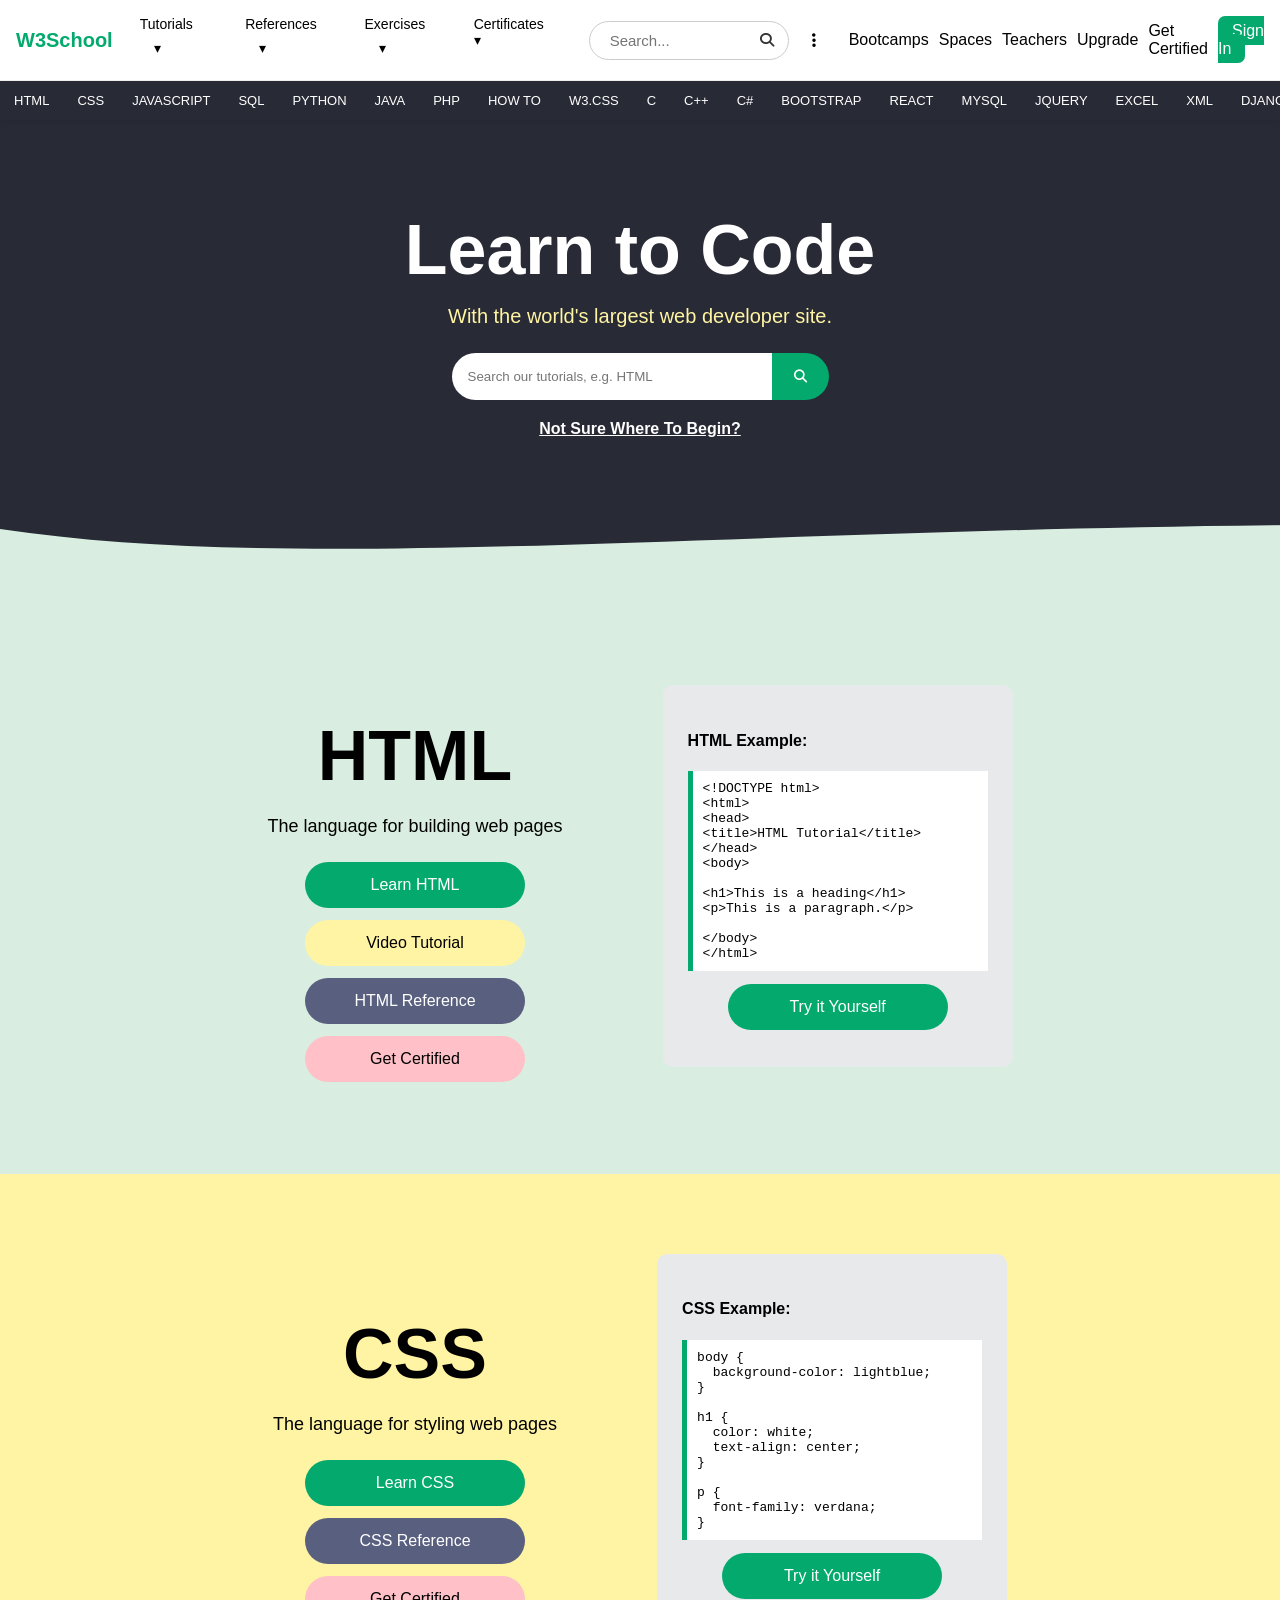
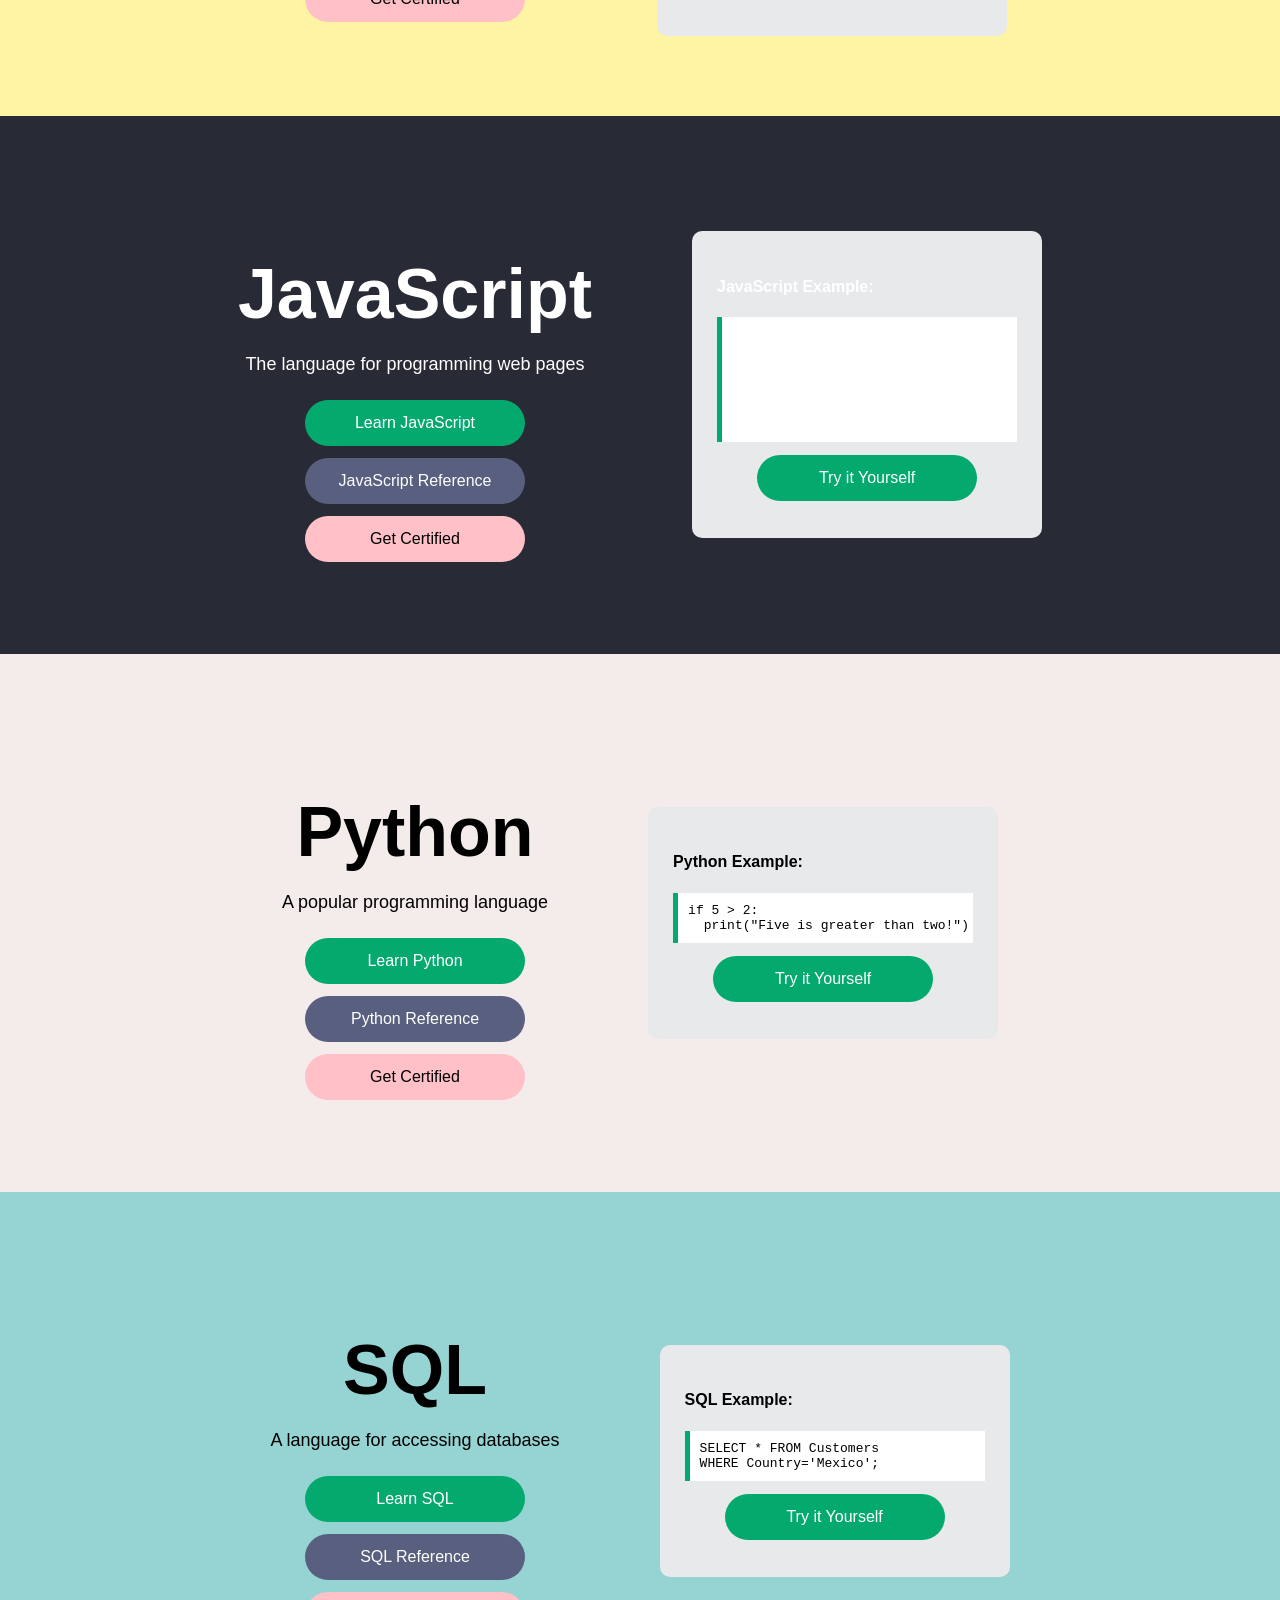
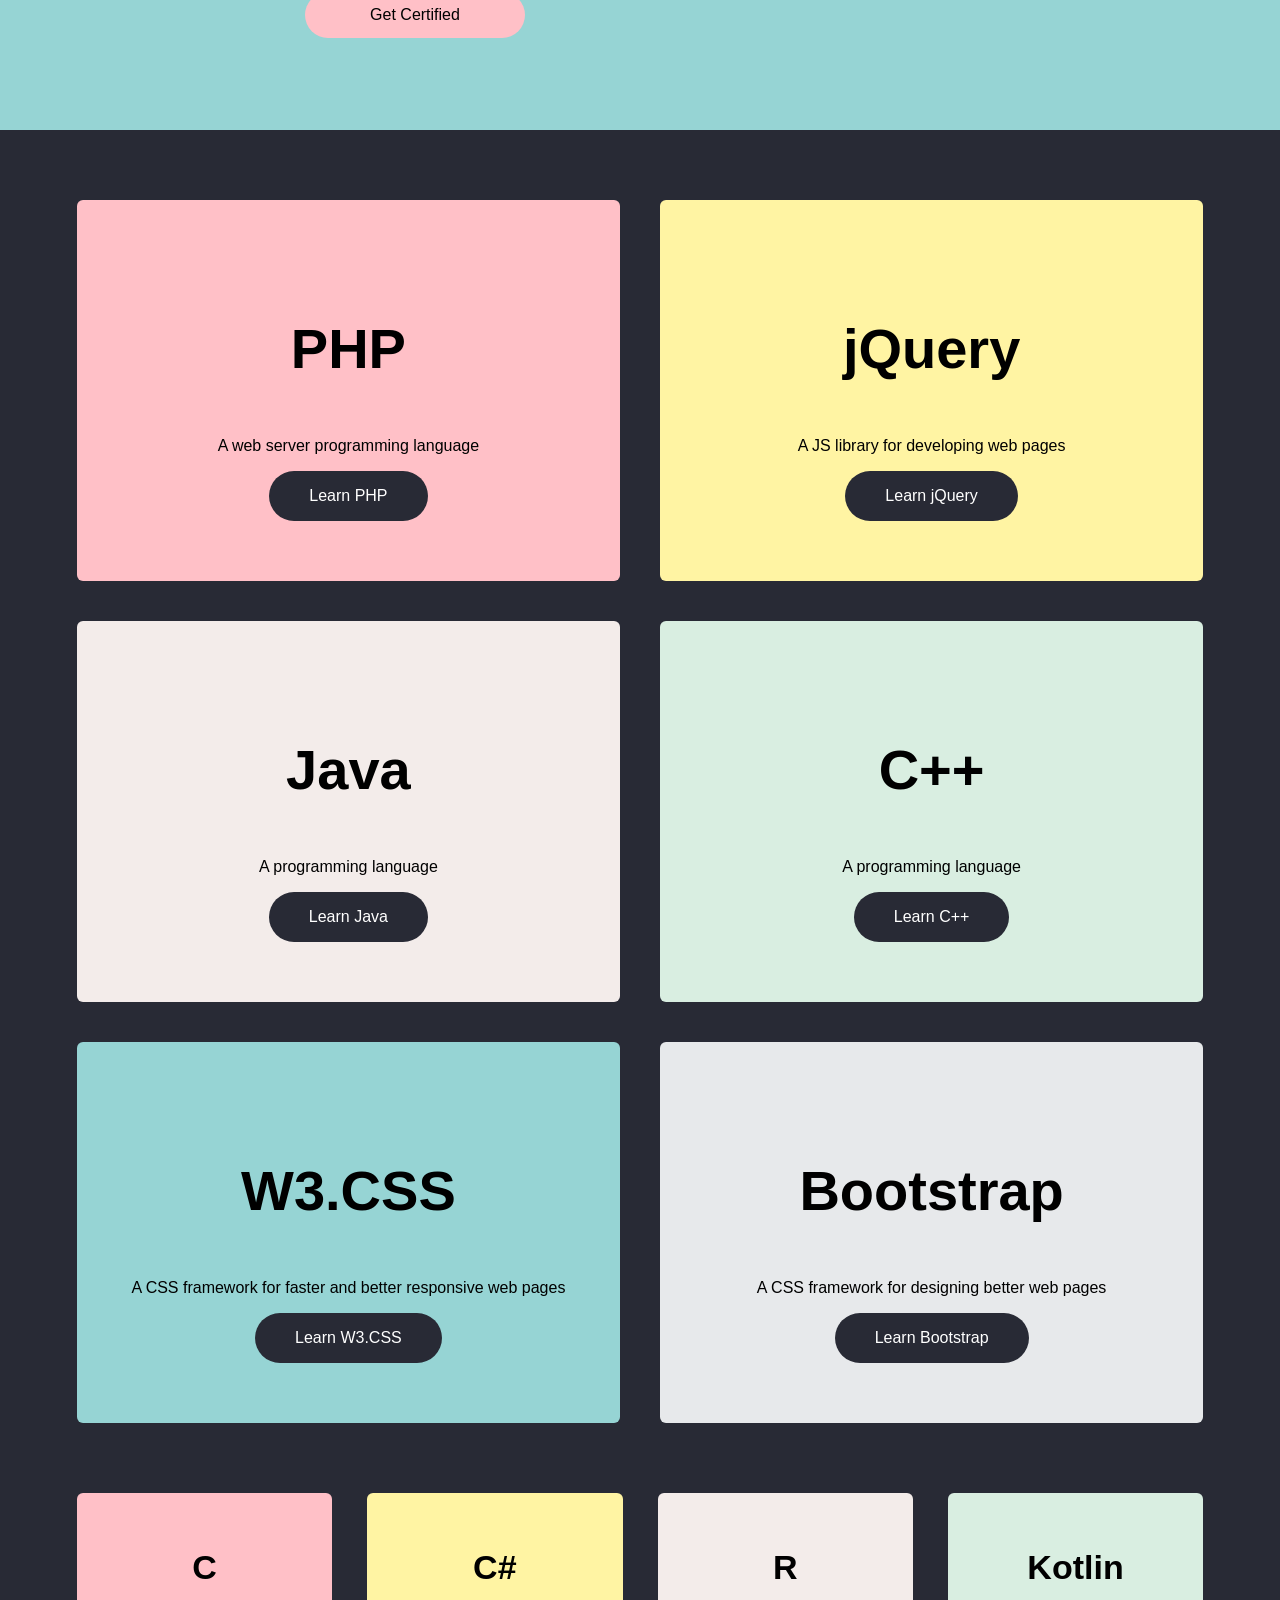
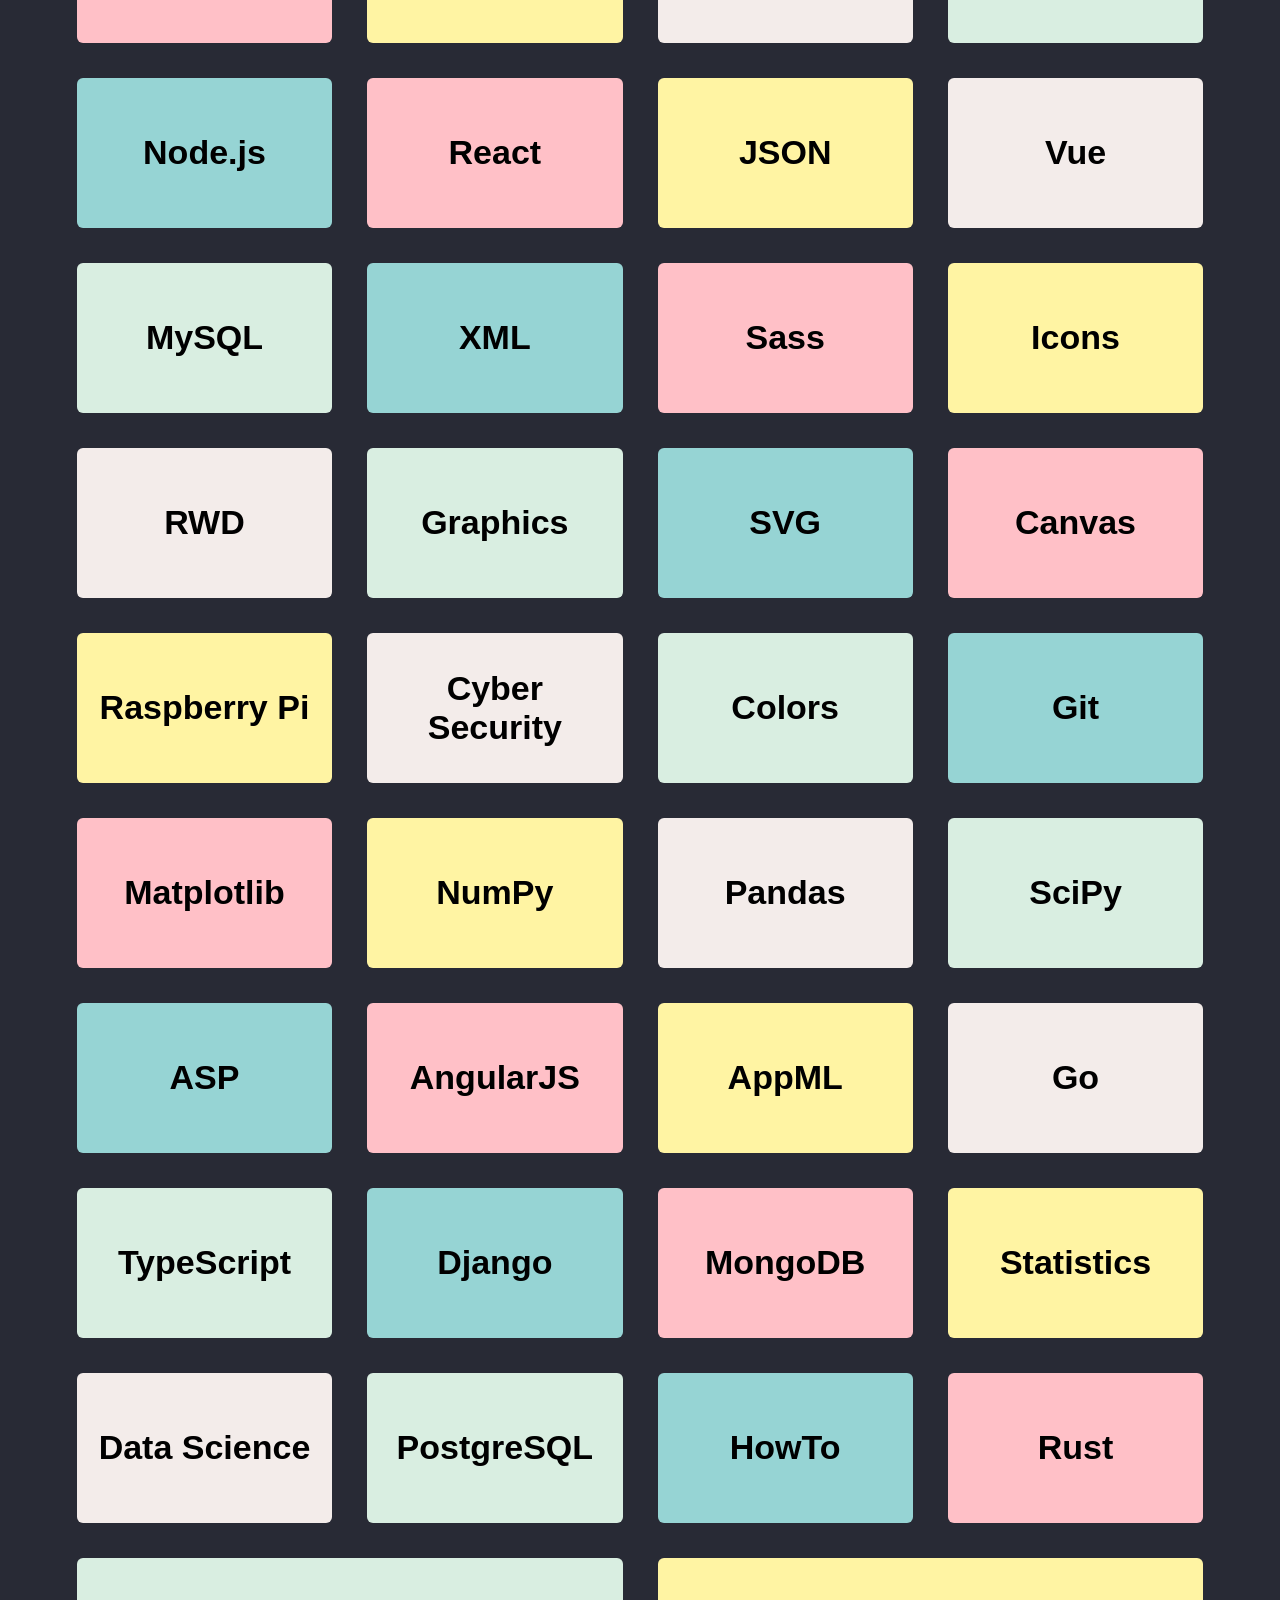
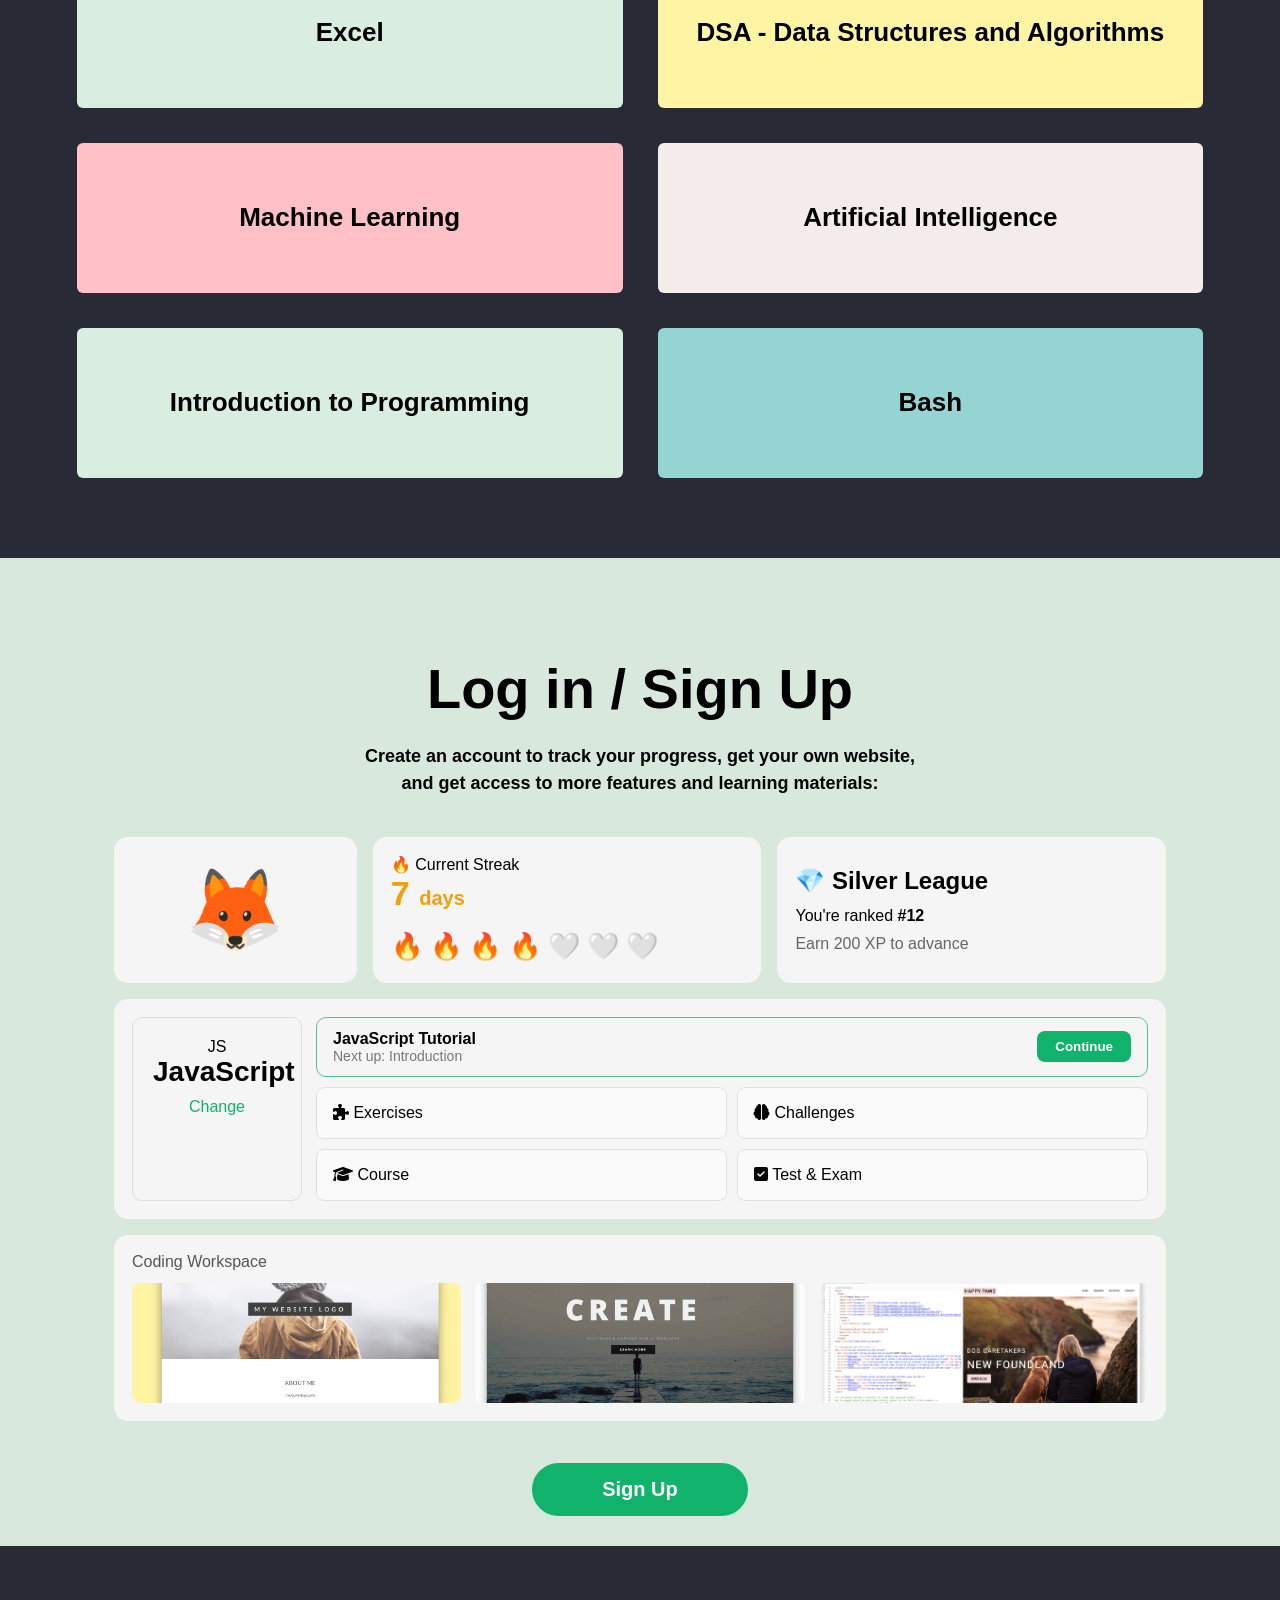
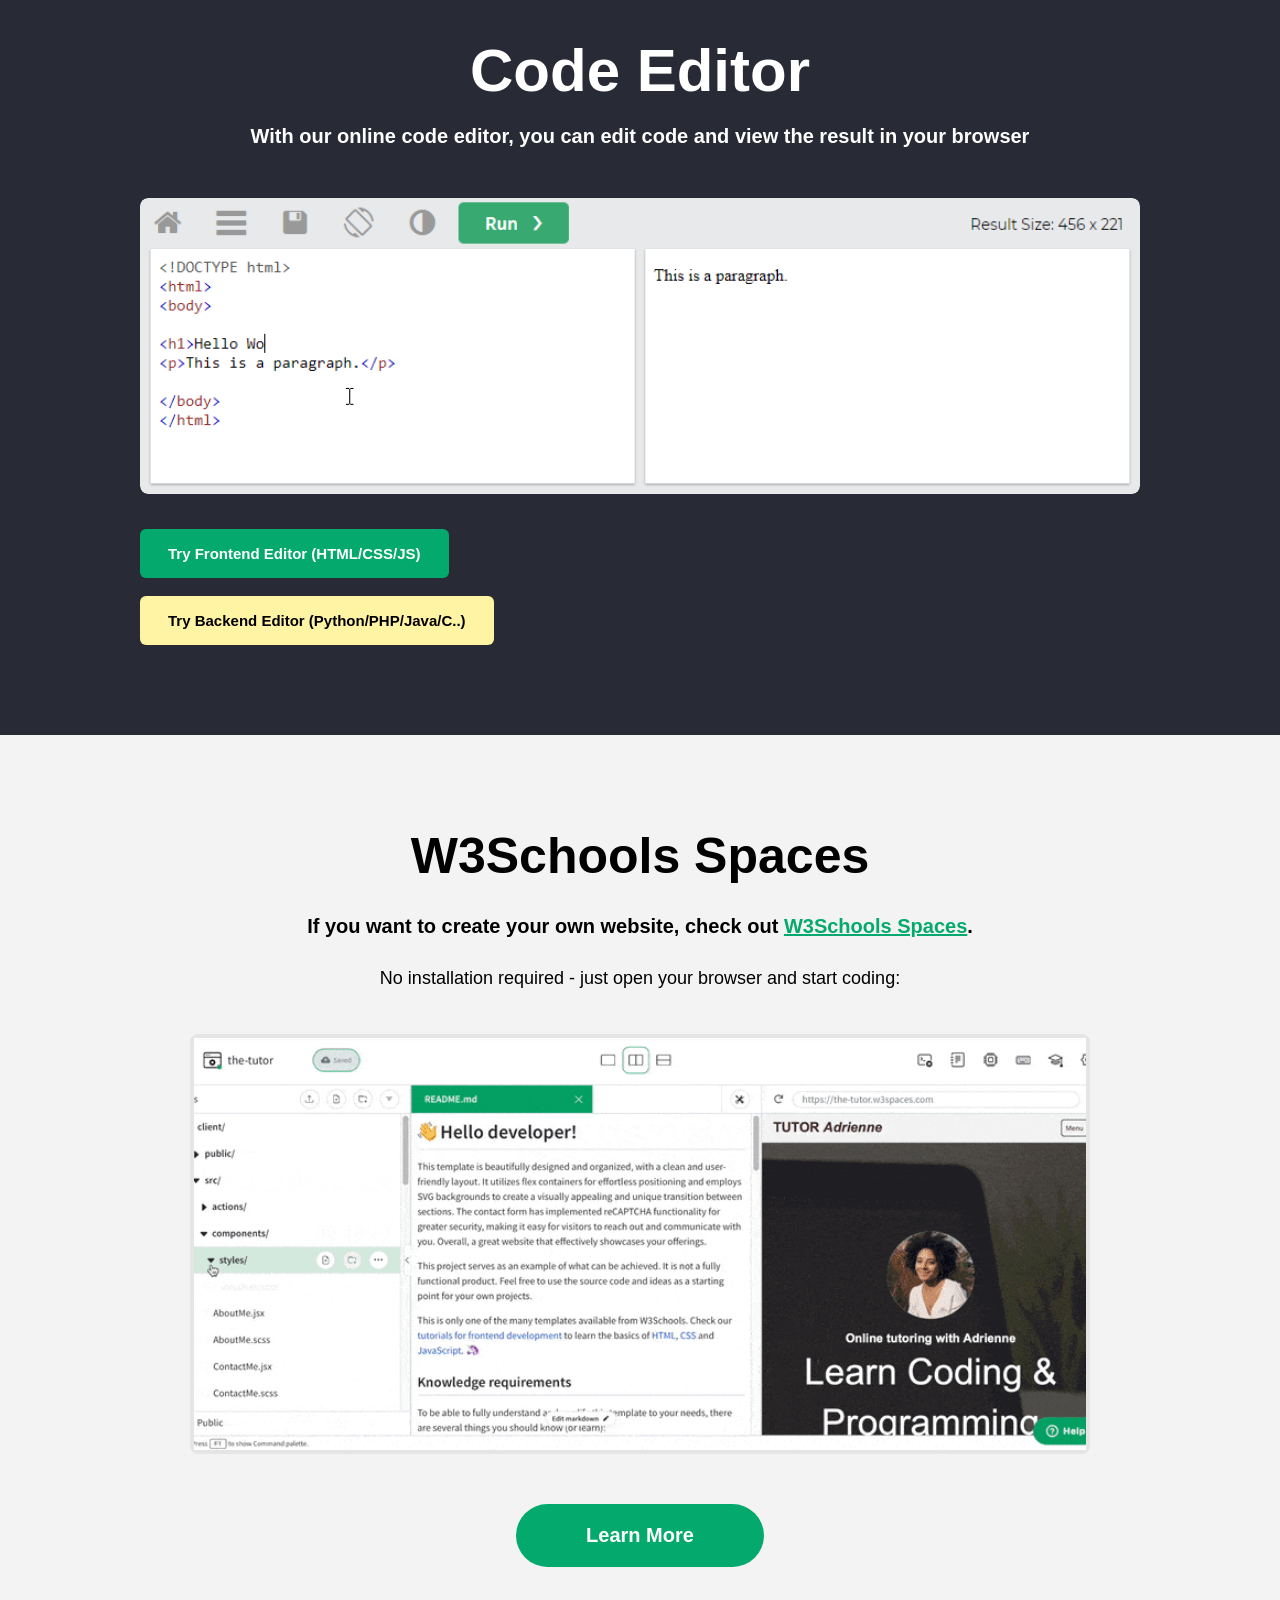
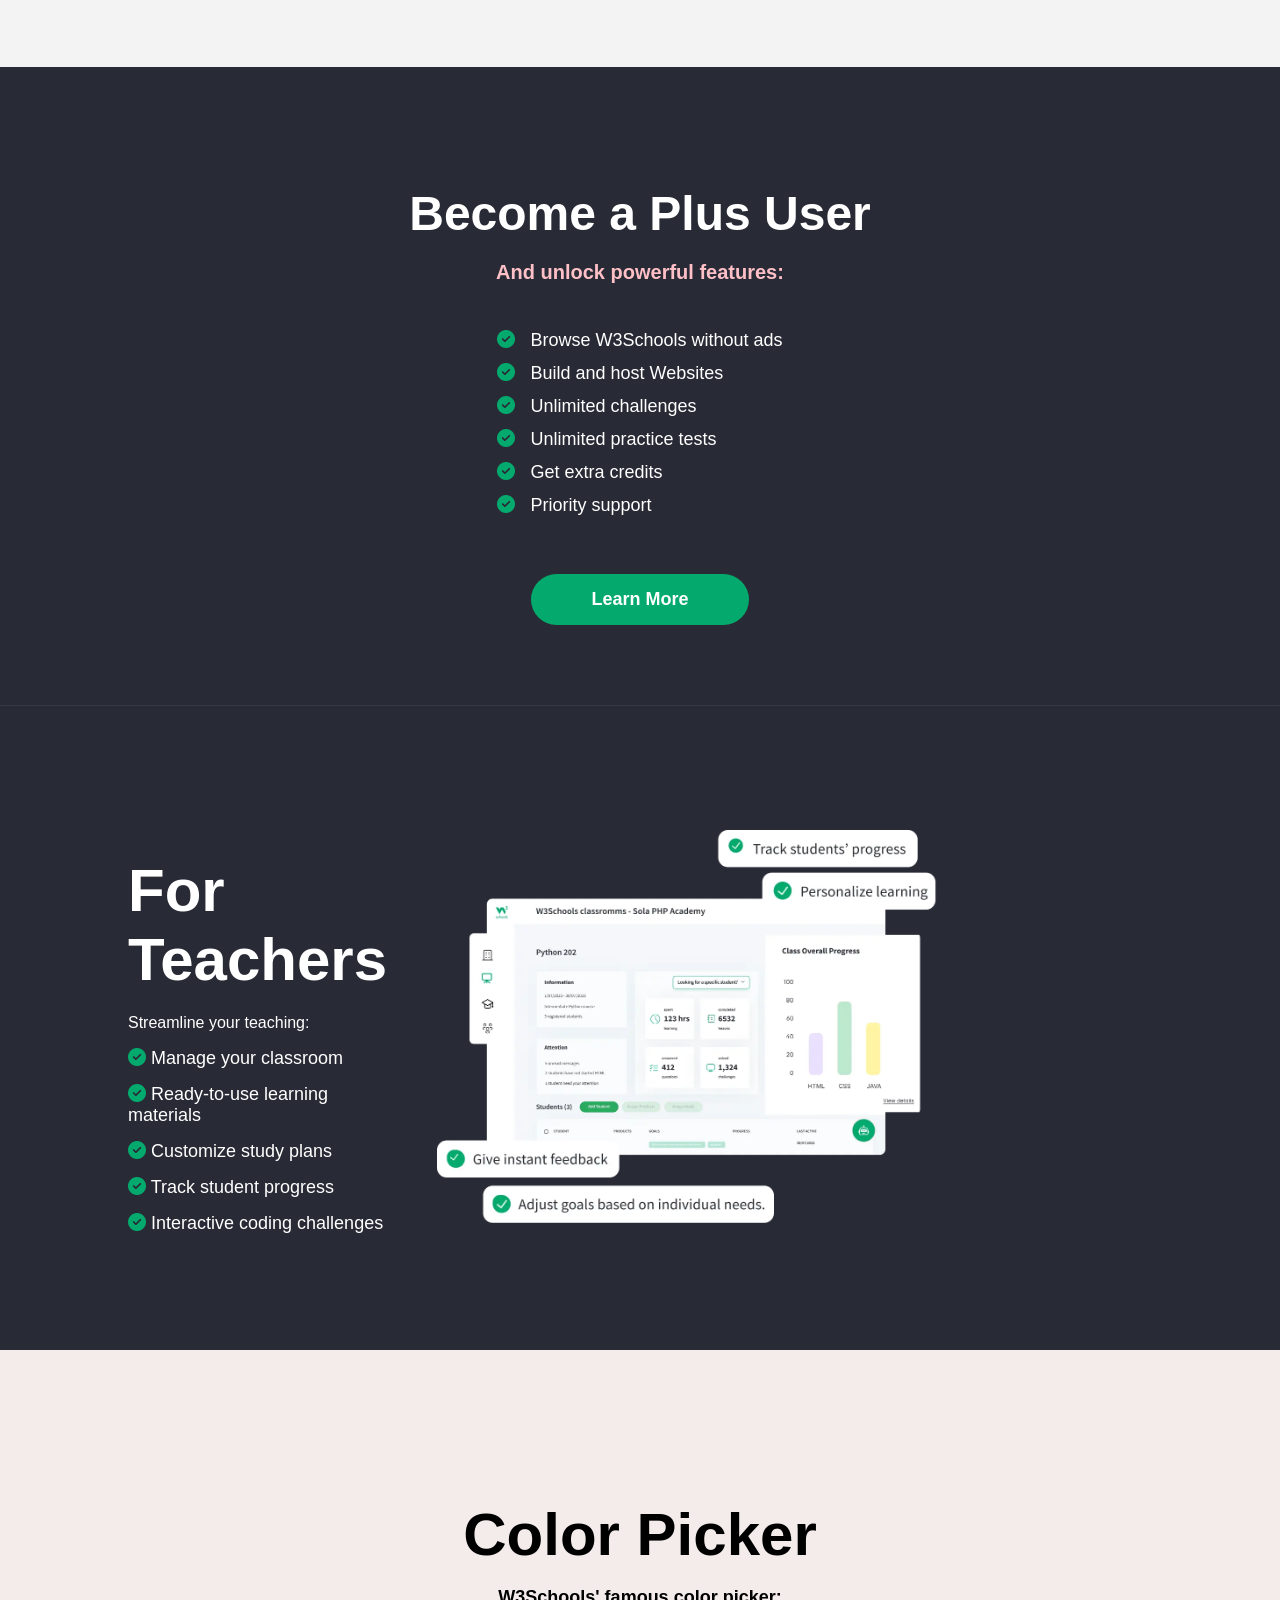
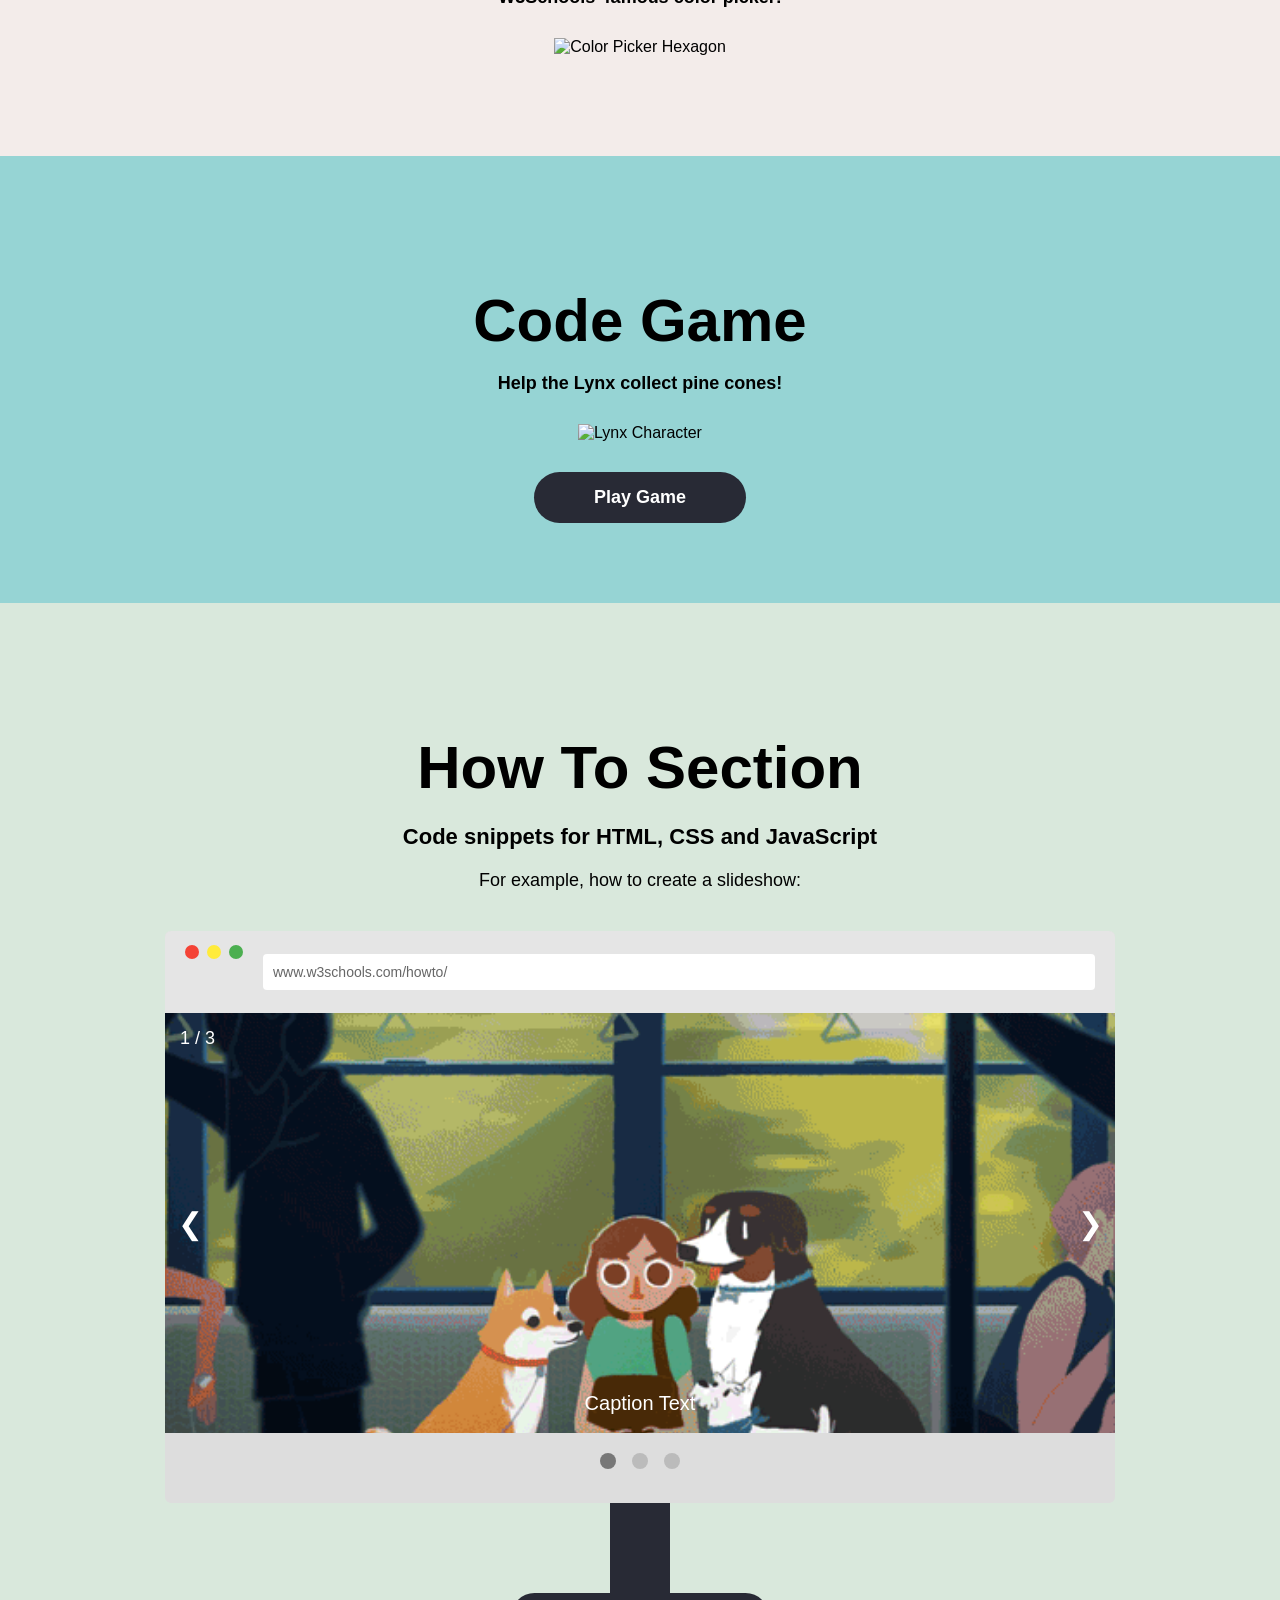
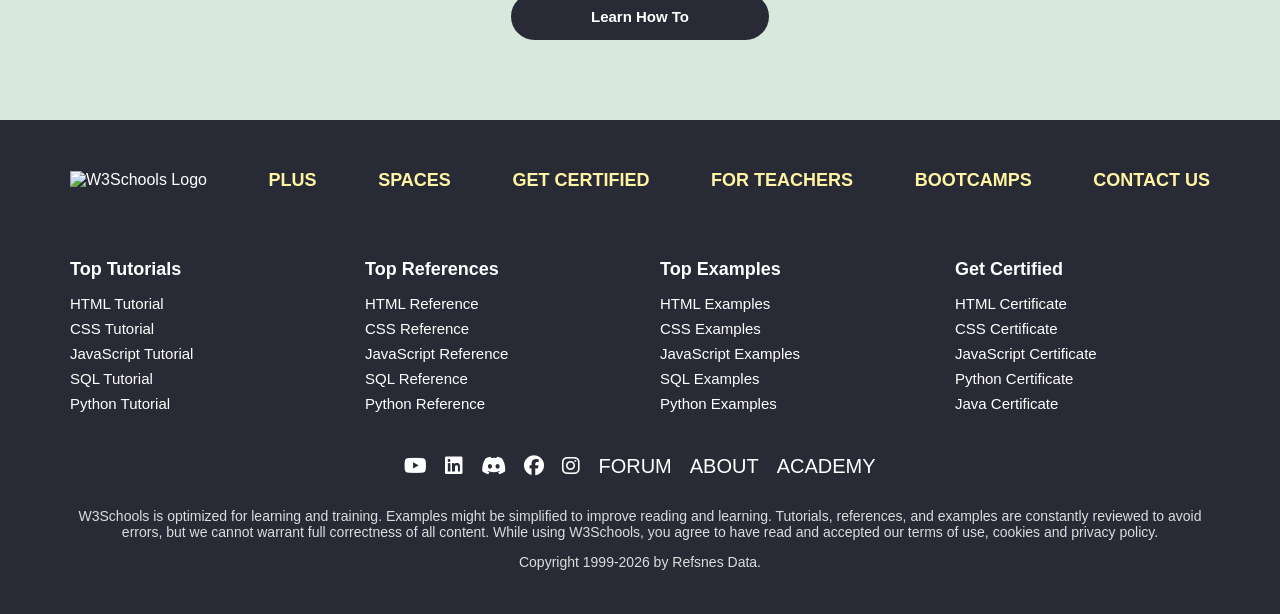
==== commit 078be58f: "Update index.html" ====
--- a/index.html
+++ b/index.html
@@ -626,7 +626,6 @@
   <img src="img/dynamicspaces.gif" alt="W3Schools Spaces"> 
   </div>
   <button class="spaces-btn">Learn More</button>
-  <script src="java.js"></script>
 
 </div>
 <div class="plus-section">
@@ -804,7 +803,8 @@
     Copyright 1999-2026 by Refsnes Data.
   </p>
 </footer>
+  <script src="./Java.js" defer></script>
 </div>
 </div>
 </body>
-</html>+</html>
